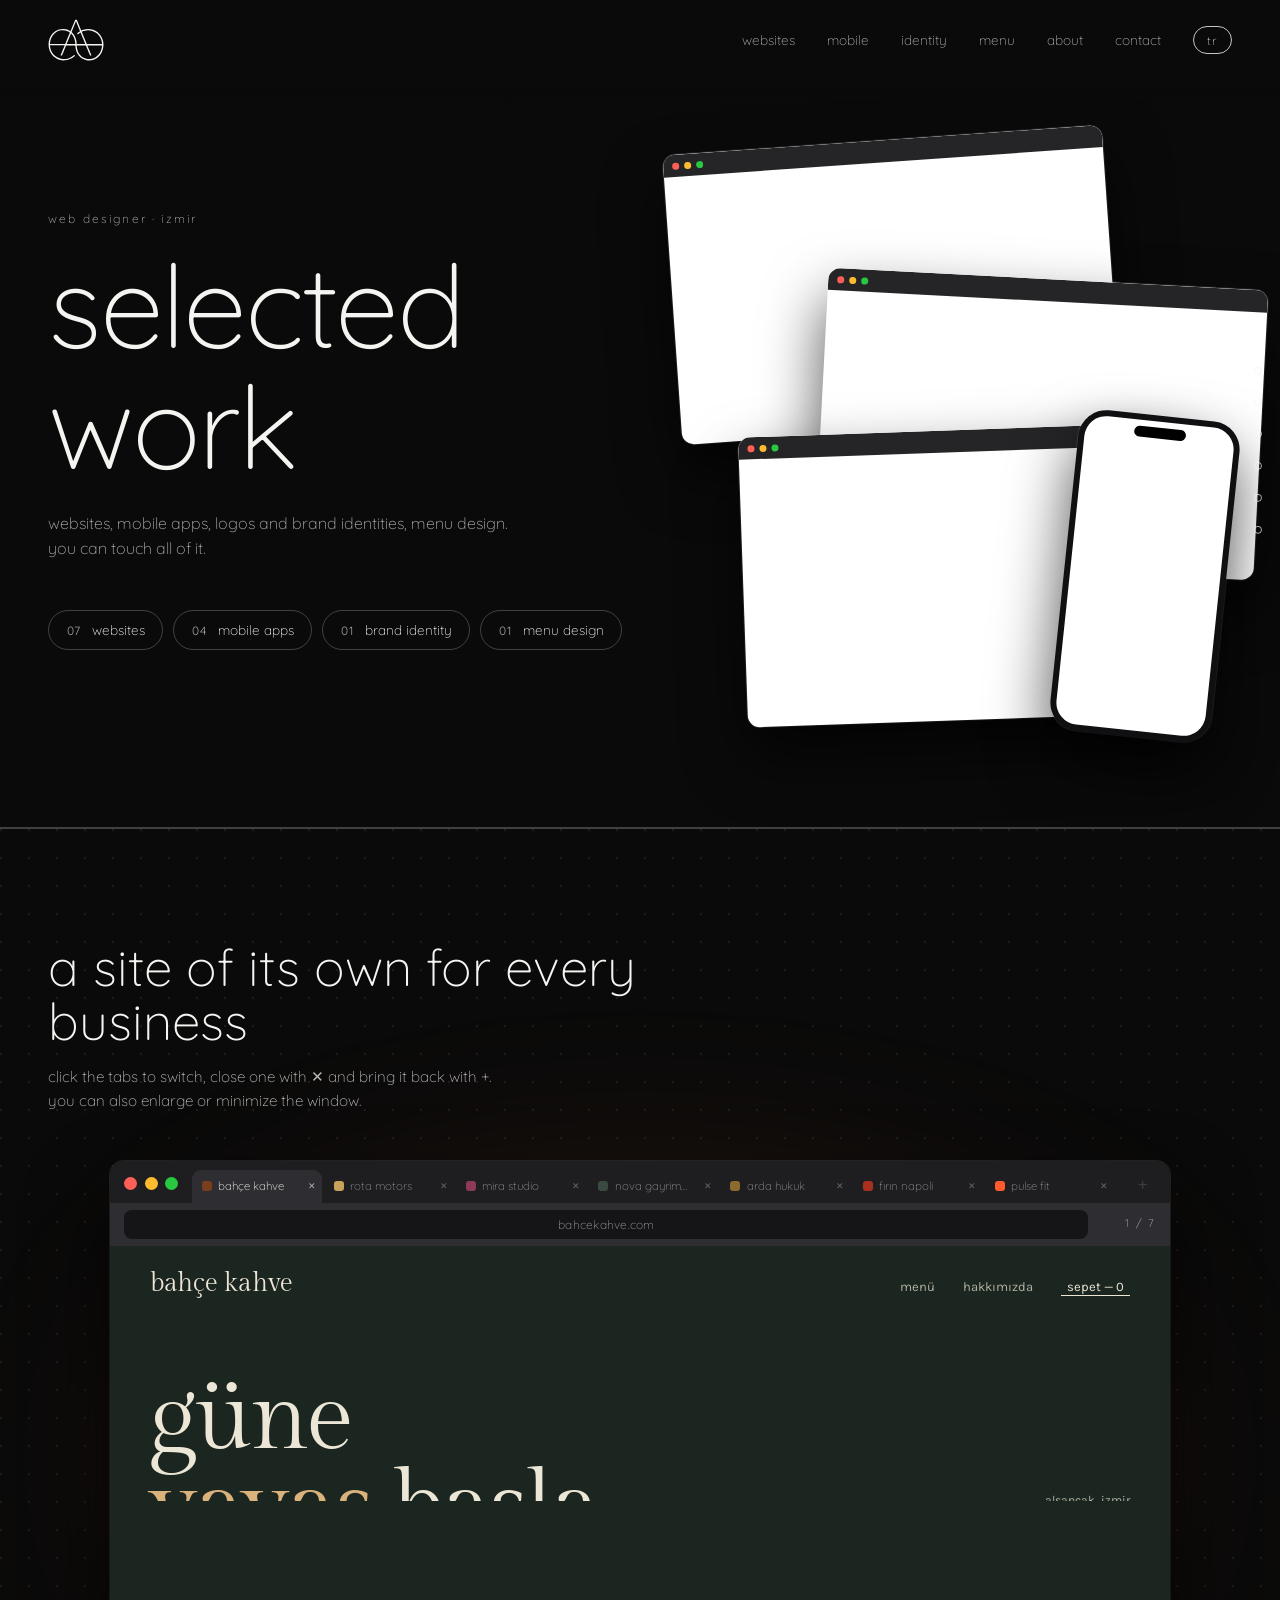
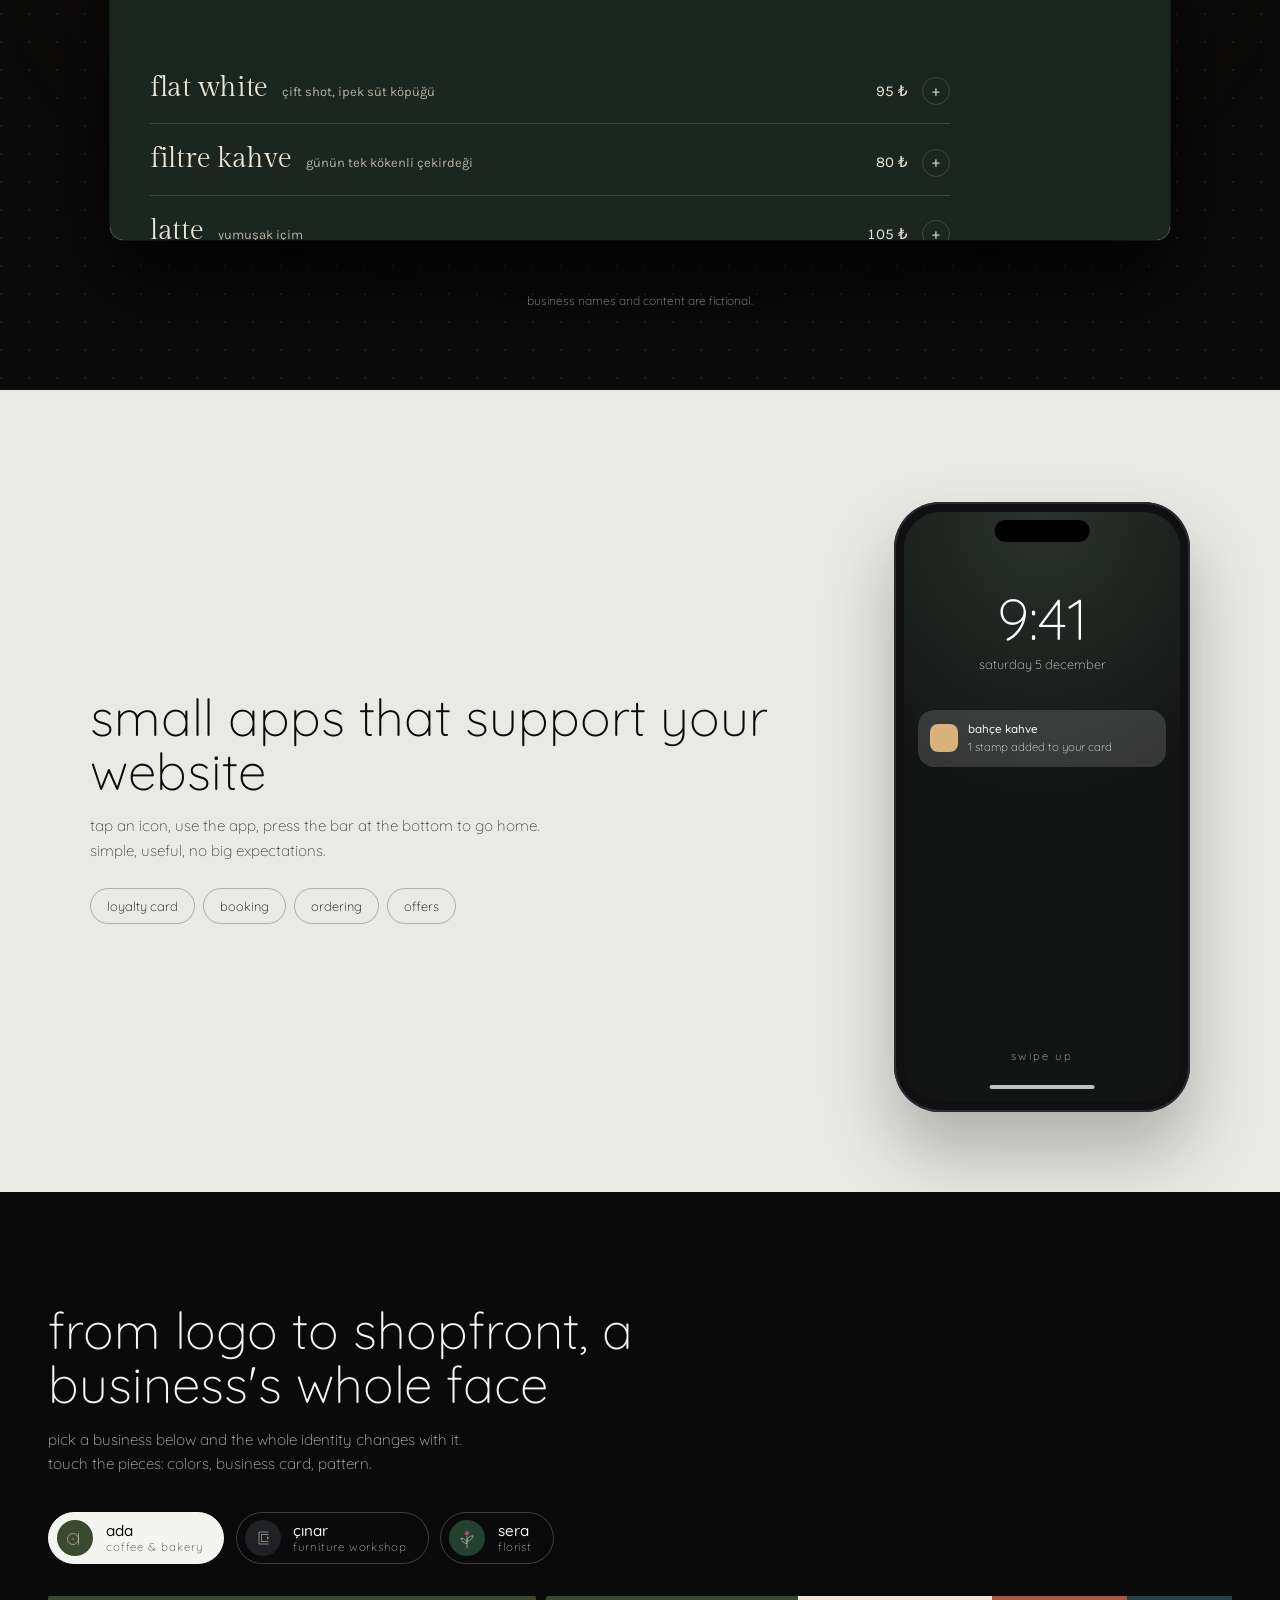
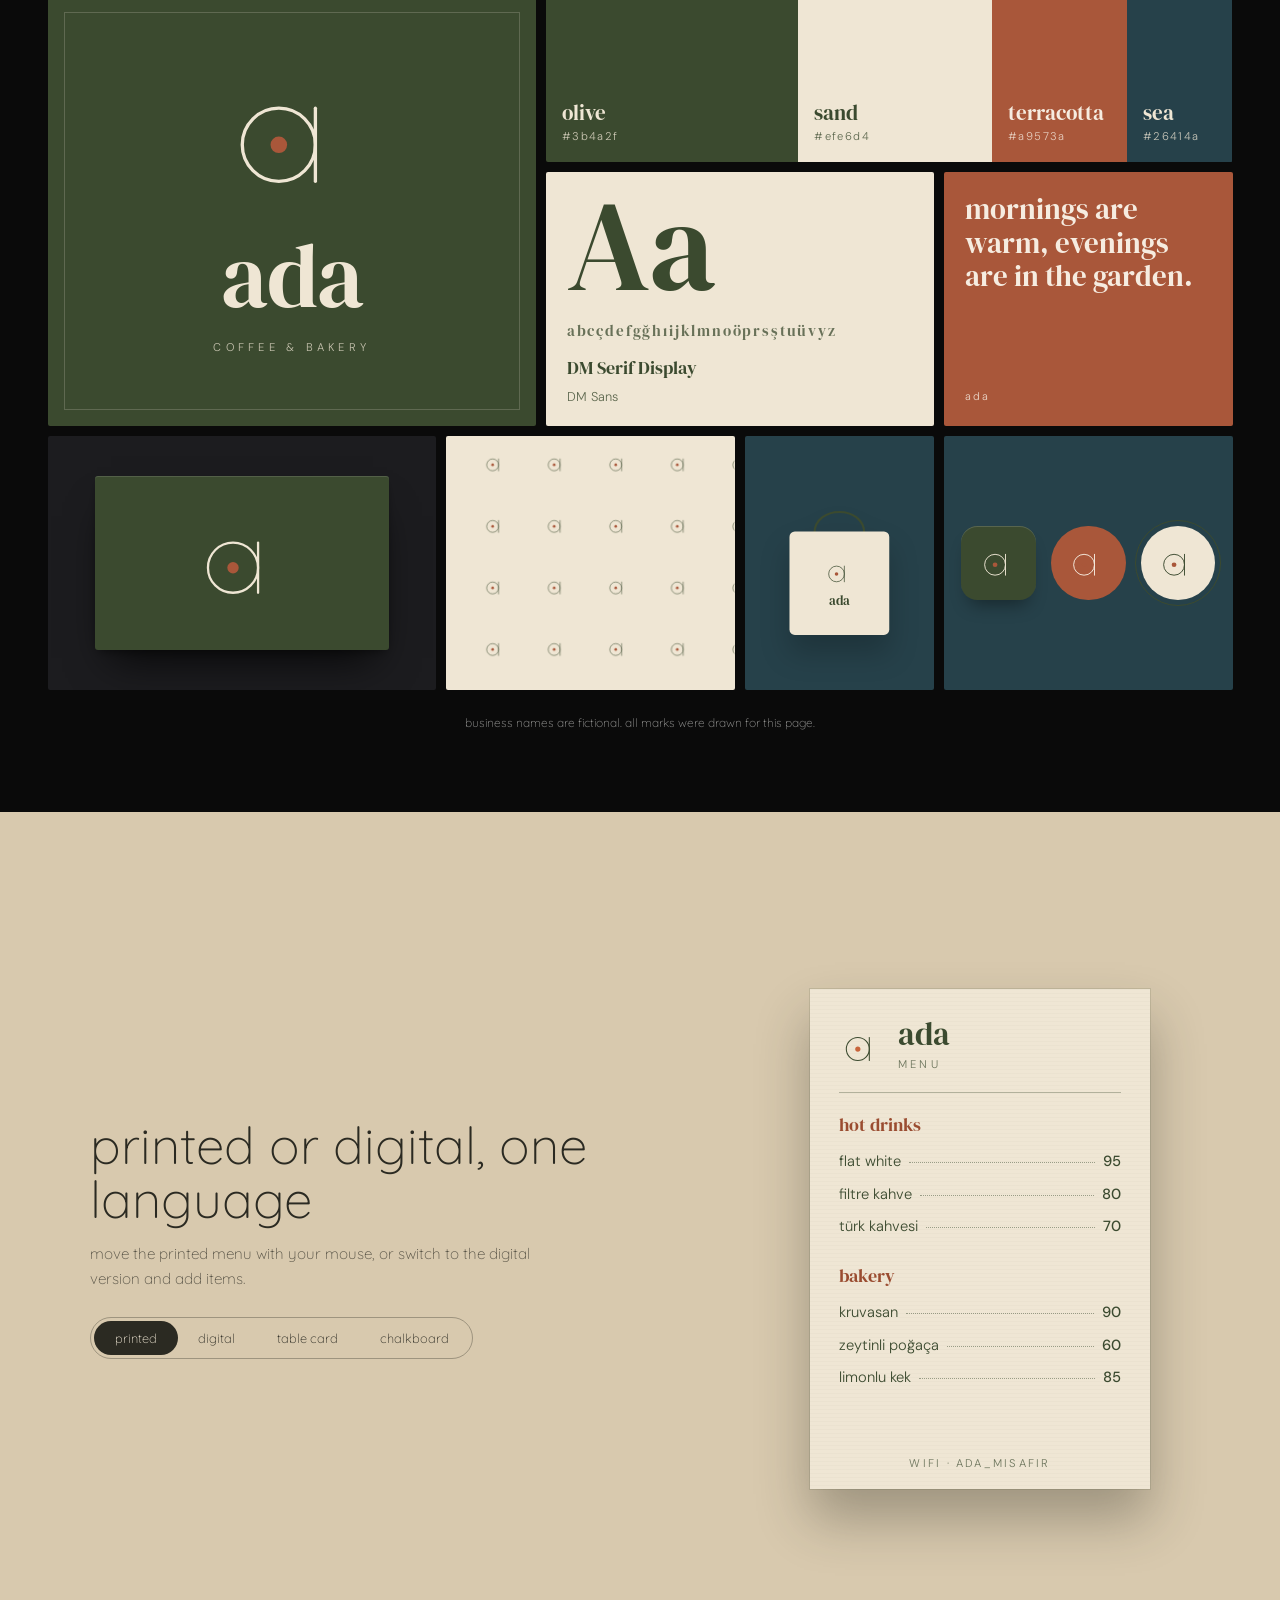
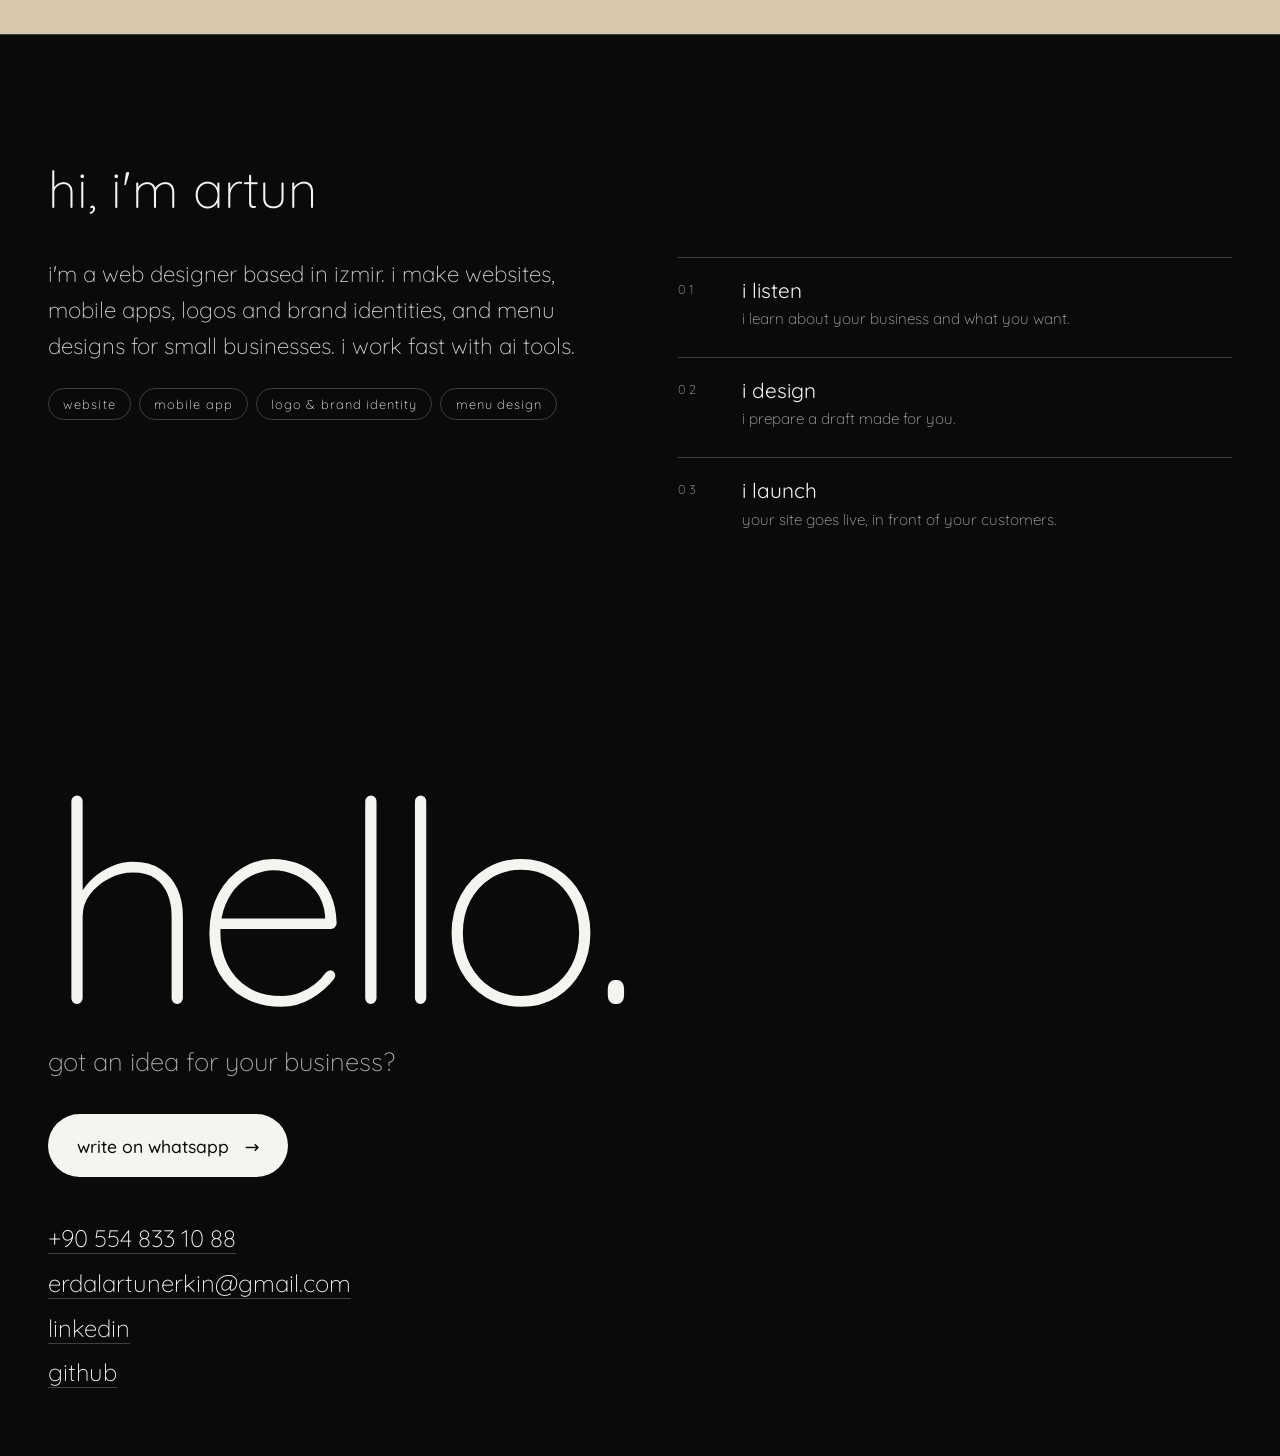
==== index.html @ fd4e5bd8 "portfolyo sitesi: ilk yayin" ====
<!doctype html>
<html lang="tr">
<head>
<meta charset="utf-8">
<meta name="viewport" content="width=device-width, initial-scale=1">
<meta name="theme-color" content="#0a0a0a">
<title data-en="erdal artun erkin — selected work">erdal artun erkin — yaptığım işler</title>
<meta name="description" content="Web siteleri, mobil uygulamalar, logo ve kurumsal kimlik, menü tasarımı. Hepsine dokunabileceğiniz örnekler.">
<link rel="preconnect" href="https://fonts.googleapis.com">
<link rel="preconnect" href="https://fonts.gstatic.com" crossorigin>
<link href="https://fonts.googleapis.com/css2?family=Quicksand:wght@300;400;500&family=DM+Serif+Display&family=DM+Sans:wght@400;500&family=Caveat:wght@500&family=Archivo:wdth,wght@62..125,100..900&family=Bodoni+Moda:opsz,wght@6..96,400&family=Jost:wght@300;400&family=Inter:wght@400;500&display=swap" rel="stylesheet">
<link rel="icon" href="favicon.svg" type="image/svg+xml">
<meta property="og:type" content="website">
<meta property="og:title" content="erdal artun erkin — yaptığım işler">
<meta property="og:description" content="Web siteleri, mobil uygulamalar, logo ve kurumsal kimlik, menü tasarımı. Hepsine dokunabileceğiniz örnekler.">
<meta property="og:url" content="https://erdalartunerkin.github.io/">
<meta property="og:image" content="https://erdalartunerkin.github.io/og.png">
<meta property="og:locale" content="tr_TR">
<link rel="canonical" href="https://erdalartunerkin.github.io/">
<meta name="twitter:card" content="summary_large_image">
<meta name="twitter:image" content="https://erdalartunerkin.github.io/og.png">
<link rel="stylesheet" href="css/base.css">
<link rel="stylesheet" href="css/works.css">
</head>
<body class="loading">
<a class="skip" href="#web" data-en="skip to content">içeriğe geç</a>

<svg width="0" height="0" style="position:absolute" aria-hidden="true"><defs><path id="eae" pathLength="1" fill-rule="evenodd" d="M 735.4 217.0 C 728.7 219.0, 729.3 217.4, 663.3 377.6 C 628.5 462.1, 599.7 531.5, 599.5 531.8 C 599.2 532.0, 594.8 529.5, 589.7 526.2 C 539.8 494.1, 485.3 476.7, 419.5 472.0 C 262.6 460.6, 126.8 538.4, 51.2 683 C -10.1 800.2, -16.8 955.8, 34.1 1075.2 C 104.9 1241.0, 263.4 1339.9, 441 1329.0 C 544.1 1322.7, 630.3 1287.2, 708.4 1219.0 C 724.6 1204.9, 725.0 1201.0, 712.1 1187.7 C 702.5 1177.8, 699.0 1178.4, 682.6 1192.9 C 591.9 1273.0, 467.3 1307.4, 346 1285.9 C 174.4 1255.5, 47.3 1106.2, 38.7 924.7 L 38.5 918.9 239.3 918.9 C 399.6 919, 440.1 919.2, 439.7 920.2 C 439.4 920.9, 414.7 980.6, 384.9 1052.9 C 347.4 1143.8, 330.7 1185.6, 330.6 1188.3 C 330.4 1195.4, 333.6 1197, 348.9 1197 C 363.1 1197, 366.5 1195.8, 370.0 1189.4 C 371.0 1187.8, 396.2 1126.5, 426.0 1053.2 L 480.2 919.9 605.8 920.2 L 731.5 920.5 732.1 934.5 C 737.1 1035.2, 770.5 1129.9, 824.9 1197.8 C 878.4 1264.5, 954.2 1309.6, 1036 1323.3 C 1152.9 1343.0, 1256.2 1317.8, 1343 1248.5 C 1433.0 1176.4, 1492.2 1056.7, 1498.6 933.7 C 1499.0 926.7, 1499.6 921.3, 1500.1 921.5 C 1500.6 921.8, 1501 912.4, 1501 900.6 C 1501 888.7, 1500.6 878.8, 1500.1 878.5 C 1499.6 878.3, 1499.0 872.2, 1498.6 865.1 C 1497.5 842.4, 1493.0 813.1, 1486.8 788.5 C 1474.8 740.1, 1455.7 696.8, 1427.4 654 C 1377.2 578.0, 1303.2 521.0, 1217 491.8 C 1136.1 464.4, 1037.1 464.0, 951 490.6 C 938.1 494.6, 909.5 505.7, 900.7 510.1 C 897.6 511.7, 894.4 513, 893.7 513 C 892.9 513, 869.1 456.4, 832.9 368.7 C 791.9 269.2, 772.6 223.5, 770.6 221.2 C 769.1 219.5, 766.1 217.5, 764.1 217.0 C 759.7 215.8, 739.7 215.8, 735.4 217.0 M 748.1 263.1 C 747.5 264.9, 720.4 331.5, 688.1 410.9 L 629.2 555.4 636.8 562.3 C 698.1 618.4, 740.6 698.6, 758.9 793 C 763.7 818.1, 767.9 854.9, 767.9 872.7 L 768 881 885.5 881 C 950.1 881, 1003 880.7, 1003 880.4 C 1003 879.6, 875.0 566.7, 874.5 566.2 C 873.0 564.6, 834.9 592.2, 817.5 607.4 C 800.6 622.1, 797.0 622.2, 784.8 607.6 C 779.5 601.3, 778.6 597.4, 781.4 592.1 C 785.2 584.6, 826.6 551.8, 850.6 537.1 C 855.8 534.0, 859.9 531.1, 859.9 530.7 C 860 529.9, 751.3 263.6, 750.0 261.1 C 749.4 260.1, 748.9 260.6, 748.1 263.1 M 364.5 508.6 C 198.2 519.5, 66.2 655.7, 42.5 840.5 C 40.6 855.5, 38.8 879.9, 39.5 881.1 C 39.8 881.6, 129.9 882, 247.6 882 L 455.1 882 457.4 876.7 C 460.9 869.0, 583.7 570.7, 584.1 569.0 C 585.1 564.8, 544.4 541.4, 518.0 531.0 C 473.1 513.4, 417.0 505.2, 364.5 508.6 M 1050.5 509.6 C 1016.1 512.5, 983.1 519.1, 953.5 529.1 C 936.3 534.8, 907.5 547.0, 907.5 548.5 C 907.5 549.0, 938.3 624.2, 975.9 715.5 L 1044.4 881.6 1155.3 882.3 C 1216.4 882.7, 1310.3 883, 1364.1 883 L 1461.9 883 1461.5 880.2 C 1461.2 878.7, 1460.8 872.5, 1460.5 866.5 C 1457.8 817.4, 1442.8 761.6, 1420.3 716.6 C 1360.6 597.5, 1250.2 521.9, 1118.5 510.0 C 1108.5 509.0, 1060.2 508.8, 1050.5 509.6 M 556.2 734.5 C 524.2 813.1, 497.7 878.2, 497.4 879.2 C 496.8 880.9, 502.7 881, 613.8 881 L 731 881 731 878.2 C 731 876.6, 730.5 869.3, 729.9 861.9 C 721.7 755.2, 686.1 666.5, 626.2 603.9 L 614.4 591.6 556.2 734.5 M 1060.3 920.2 C 1060.5 920.9, 1085.2 980.6, 1115.0 1052.9 C 1152.5 1143.8, 1169.2 1185.6, 1169.3 1188.3 C 1169.5 1195.4, 1166.3 1197, 1151.3 1197 C 1138.3 1197, 1135.3 1196.2, 1131.6 1192.1 C 1130.5 1190.9, 1104.8 1129.4, 1074.4 1055.2 L 1019.2 920.5 893.9 920.2 L 768.7 919.9 769.4 930.7 C 779.2 1087.1, 846.7 1204.0, 959.5 1259.5 C 1005.5 1282.2, 1052.6 1292.4, 1111 1292.3 C 1162.4 1292.3, 1202.8 1284.0, 1246.3 1264.4 C 1362.9 1211.9, 1444.6 1090.9, 1458.4 950.2 C 1461.0 923.7, 1461.1 920.9, 1459.7 920.5 C 1455.9 919.3, 1059.8 919.1, 1060.3 920.2"/></defs></svg>
<svg width="0" height="0" style="position:absolute" aria-hidden="true">
  <defs>
    <g id="ada">
      <circle cx="42" cy="54" r="22" fill="none" stroke="currentColor" stroke-width="2"/>
      <path d="M64 32V76" fill="none" stroke="currentColor" stroke-width="2" stroke-linecap="round"/>
      <circle cx="42" cy="54" r="5" style="fill:var(--accent,#c8643b)"/>
    </g>
    <g id="cinar">
      <path d="M72 26H34V74H72" fill="none" stroke="currentColor" stroke-width="2" stroke-linejoin="miter"/>
      <path d="M72 36H44V64H72" fill="none" stroke="currentColor" stroke-width="2" stroke-linejoin="miter"/>
      <rect x="66" y="45" width="6" height="10" style="fill:var(--accent,#b9825a)"/>
    </g>
    <g id="sera">
      <path d="M50 90V44" fill="none" stroke="currentColor" stroke-width="2" stroke-linecap="round"/>
      <path d="M50 72C37 72 28 63 26 51C39 51 49 59 50 72Z" fill="none" stroke="currentColor" stroke-width="2" stroke-linejoin="round"/>
      <path d="M50 62C63 62 72 53 74 41C61 41 51 49 50 62Z" fill="none" stroke="currentColor" stroke-width="2" stroke-linejoin="round"/>
      <circle cx="50" cy="31" r="9" style="fill:var(--accent,#9b3552)"/>
    </g>
  </defs>
</svg>

<div id="loader" aria-live="polite">
  <svg class="logo" viewBox="-15 200 1530 1145" role="img" aria-label="eae">
    <defs><clipPath id="fillclip"><rect id="fillrect" x="-15" y="1345" width="1530" height="0"/></clipPath></defs>
    <use class="outline" href="#eae"/>
    <use class="solid" href="#eae" clip-path="url(#fillclip)"/>
  </svg>
  <p>erdal artun erkin<span id="loader-pct">0</span></p>
</div>

<div class="progress" id="progress"></div>
<nav class="sidenav" id="sidenav" aria-label="bölümler / sections"></nav>
<a class="fab" id="fab" href="#iletisim" data-en="get in touch">iletişime geç</a>

<header>
  <a href="#top" class="mark" aria-label="eae — başa dön"><svg viewBox="-15 200 1530 1145" width="56" height="42" fill="currentColor"><use href="#eae"/></svg></a>
  <div class="hdr-right">
    <nav>
      <a href="#web" data-en="websites">web siteleri</a>
      <a href="#mobil" data-en="mobile">mobil</a>
      <a href="#kimlik" data-en="identity">kimlik</a>
      <a href="#menu" data-en="menu">menü</a>
      <a href="#hakkimda" data-en="about">hakkımda</a>
      <a href="#iletisim" data-en="contact">iletişim</a>
    </nav>
    <button id="lang" type="button" aria-label="language / dil">en</button>
  </div>
</header>

<main id="top">
  <section class="hero">
    <p class="eyebrow" data-en="web designer · izmir">web tasarımcı · izmir</p>
    <h1 data-en="selected<br>work">yaptığım<br>işler</h1>
    <p class="lead" data-en="websites, mobile apps, logos and brand identities, menu design. you can touch all of it.">web siteleri, mobil uygulamalar, logo ve kurumsal kimlik, menü tasarımı. hepsine dokunabilirsiniz.</p>
    <ul class="jump">
      <li><a href="#web"><b>07</b> <span data-en="websites">web sitesi</span></a></li>
      <li><a href="#mobil"><b>04</b> <span data-en="mobile apps">mobil uygulama</span></a></li>
      <li><a href="#kimlik"><b>01</b> <span data-en="brand identity">kurumsal kimlik</span></a></li>
      <li><a href="#menu"><b>01</b> <span data-en="menu design">menü tasarımı</span></a></li>
    </ul>
    <div class="collage" id="collage" aria-hidden="true">
      <div aria-hidden="true" class="cw cw1" style="--r:-4deg;--d:16"><div class="cw-bar"><i></i><i></i><i></i></div><iframe data-src="sites/kafe.html" tabindex="-1" title=""></iframe></div>
      <div aria-hidden="true" class="cw cw2" style="--r:3deg;--d:-12"><div class="cw-bar"><i></i><i></i><i></i></div><iframe data-src="sites/oto.html" tabindex="-1" title=""></iframe></div>
      <div aria-hidden="true" class="cw cw3" style="--r:-2deg;--d:24"><div class="cw-bar"><i></i><i></i><i></i></div><iframe data-src="sites/pizza.html" tabindex="-1" title=""></iframe></div>
      <div aria-hidden="true" class="cp" style="--r:6deg;--d:-22"><span class="cp-notch"></span><iframe data-src="apps/sadakat.html" tabindex="-1" title=""></iframe></div>
    </div>
  </section>

    <!-- 01 web siteleri -->
  <section id="web" class="work web">
    <div class="work-head">
      <h2 data-en="a site of its own for every business">her işletmeye kendine özel bir site</h2>
      <p class="hint" data-en="click the tabs to switch, close one with ✕ and bring it back with +. you can also enlarge or minimize the window.">sekmelere tıklayarak geçin, ✕ ile kapatın, + ile geri açın. pencereyi büyütüp küçültebilirsiniz.</p>
    </div>
    <div class="stage" id="stage">
      <div class="glow" id="glow"></div>
      <div class="win-backdrop" id="backdrop"></div>
      <div class="win-wrap">
        <div class="win" id="win">
          <div class="win-bar">
            <span class="dots">
              <button class="d close" id="w-close" type="button" aria-label="sekmeyi kapat / close tab"></button>
              <button class="d min" id="w-min" type="button" aria-label="küçült / minimize"></button>
              <button class="d max" id="w-max" type="button" aria-label="büyüt / enlarge"></button>
            </span>
            <div class="tabs" id="tabs" role="tablist"></div>
            <button class="newtab" id="newtab" type="button" aria-label="kapanan sekmeyi geri aç / reopen a closed tab">+</button>
          </div>
          <div class="url-row"><span class="url" id="w-url">bahcekahve.com</span><span class="count" id="w-count">1 / 7</span></div>
          <div class="win-body">
            <iframe id="w-frame" title="örnek site / sample site"></iframe>
            <div class="empty" id="empty"><p data-en="all tabs are closed.">tüm sekmeler kapandı.</p><button id="restore" type="button" data-en="reopen all tabs">sekmeleri geri aç</button></div>
          </div>
        </div>
      </div>
      <button class="dock" id="dock" type="button"></button>
    </div>
    <p class="note" data-en="business names and content are fictional.">örnek işletme adları ve içerikler kurgudur.</p>
  </section>

  <!-- 02 mobil uygulamalar -->
  <section id="mobil" class="work mob">
    <div class="mob-grid">
      <div class="work-head">
        <h2 data-en="small apps that support your website">web sitenizi destekleyen küçük uygulamalar</h2>
        <p class="hint" data-en="tap an icon, use the app, press the bar at the bottom to go home. simple, useful, no big expectations.">bir simgeye dokunun, uygulamayı kullanın, ana ekrana dönmek için alttaki çubuğa basın. basit ve işe yarar, büyük beklenti yok.</p>
        <ul class="apps-list" id="apps-list"></ul>
      </div>
      <div class="phone-wrap">
        <div class="phone" id="phone">
          <span class="notch"></span>
          <div class="screen">
            <div class="home" id="home"></div>
            <div class="lock" id="lock">
              <div class="l-time">9:41</div>
              <div class="l-date" id="l-date"></div>
              <div class="notif"><i></i><div><b>bahçe kahve</b><span data-en="1 stamp added to your card">kartınıza 1 damga eklendi</span></div></div>
              <div class="l-hint" data-en="swipe up">yukarı kaydır</div>
            </div>
            <iframe class="app-frame" id="app-frame" title="örnek uygulama / sample app"></iframe>
            <button class="homebar" id="homebar" type="button" aria-label="ana ekran / home"></button>
          </div>
        </div>
      </div>
    </div>
  </section>

  <!-- 03 logo ve kurumsal kimlik -->
  <section id="kimlik" class="work brand">
    <div class="work-head">
      <h2 data-en="from logo to shopfront, a business's whole face">logodan tabelaya, bir işletmenin tüm yüzü</h2>
      <p class="hint" data-en="pick a business below and the whole identity changes with it. touch the pieces: colors, business card, pattern.">aşağıdan bir işletme seçin, kimliğin tamamı onunla değişir. parçalara dokunun: renkler, kartvizit, desen.</p>
    </div>
    <div class="brand-pick" id="brand-pick"></div>
    <div class="bb" id="bb">
      <div class="tile t-logo" id="t-logo">
        <svg class="bmark" viewBox="6 6 88 88"><use class="bu" href="#ada"/></svg>
        <div class="bword" data-bind="name">ada</div>
        <div class="btag" data-bind="sector">kahve &amp; fırın</div>
      </div>
      <div class="tile t-pal" id="pal"></div>
      <div class="tile t-type"><div class="aa2">Aa</div><div class="alpha">abcçdefgğhıijklmnoöprsştuüvyz</div><div class="finfo"><span class="fh" data-bind="head"></span><span class="fb" data-bind="body"></span></div></div>
      <div class="tile t-voice"><p data-bind="quote"></p><small data-bind="name"></small></div>
      <div class="tile t-card" id="t-card">
        <div class="flip" id="flip">
          <div class="face front"><svg viewBox="6 6 88 88"><use class="bu" href="#ada"/></svg></div>
          <div class="face back"><b data-bind="name"></b><span data-bind="sector"></span><small>kordon, izmir<br>+90 232 000 00 00</small></div>
        </div>
      </div>
      <div class="tile t-pat">
        <svg class="pat" viewBox="0 0 300 300" preserveAspectRatio="xMidYMid slice" aria-hidden="true">
          <defs><pattern id="bpat" width="64" height="64" patternUnits="userSpaceOnUse"><g transform="translate(18 14) scale(.28)"><use class="bu" href="#ada"/></g><animateTransform attributeName="patternTransform" type="translate" from="0 0" to="64 64" dur="9s" repeatCount="indefinite"/></pattern></defs>
          <rect width="300" height="300" fill="url(#bpat)"/>
        </svg>
      </div>
      <div class="tile t-bag">
        <svg class="bagsvg" viewBox="0 0 140 170" aria-hidden="true">
          <path class="b-handle" d="M42 52c0-32 56-32 56 0" fill="none" stroke-width="2.4"/>
          <rect class="b-body" x="14" y="50" width="112" height="116" rx="6"/>
          <g transform="translate(50 76) scale(.4)" class="b-mark"><use class="bu" href="#ada"/></g><text class="b-word" x="70" y="132" text-anchor="middle" data-bind="name"></text>
        </svg>
      </div>
      <div class="tile t-icons">
        <div class="ai"><svg viewBox="6 6 88 88"><use class="bu" href="#ada"/></svg></div>
        <div class="av"><svg viewBox="6 6 88 88"><use class="bu" href="#ada"/></svg></div>
        <div class="st"><svg viewBox="6 6 88 88"><use class="bu" href="#ada"/></svg></div>
      </div>
    </div>
    <p class="note" data-en="business names are fictional. all marks were drawn for this page.">işletme adları kurgusaldır. tüm logolar bu sayfa için çizildi.</p>
  </section>

  <!-- 04 menü tasarımı -->
  <section id="menu" class="work menu-sec">
    <div class="menu-grid">
      <div class="work-head">
        <h2 data-en="printed or digital, one language">basılı da dijital de, tek dil</h2>
        <p class="hint" data-en="move the printed menu with your mouse, or switch to the digital version and add items.">basılı menüyü fareyle oynatın ya da dijital sürüme geçip ürün ekleyin.</p>
        <div class="seg" id="seg"><button class="on" data-m="print" data-en="printed">basılı</button><button data-m="digital" data-en="digital">dijital</button><button data-m="tent" data-en="table card">masa kartı</button><button data-m="board" data-en="chalkboard">tahta</button></div>
      </div>
      <div class="menu-stage" id="mstage" data-mode="print">
        <div class="paper" id="paper">
          <div class="p-head"><svg viewBox="6 6 88 88"><use href="#ada"/></svg><div><b>ada</b><span data-en="menu">menü</span></div></div>
          <h3 data-en="hot drinks">sıcak içecekler</h3>
          <ul><li><span>flat white</span><i></i><b>95</b></li><li><span>filtre kahve</span><i></i><b>80</b></li><li><span>türk kahvesi</span><i></i><b>70</b></li></ul>
          <h3 data-en="bakery">fırın</h3>
          <ul><li><span>kruvasan</span><i></i><b>90</b></li><li><span>zeytinli poğaça</span><i></i><b>60</b></li><li><span>limonlu kek</span><i></i><b>85</b></li></ul>
          <p class="foot">wifi · ada_misafir</p>
        </div>
        <div class="tent" id="tent">
          <div class="t-face"><svg class="t-mark" viewBox="6 6 88 88"><use href="#ada"/></svg><b>ada</b><span data-en="scan for the menu">menü için okutun</span><svg class="qr" id="qr" viewBox="0 0 29 29" shape-rendering="crispEdges"></svg><small data-en="sample code">örnek kod</small></div>
          <div class="t-base"></div>
        </div>
        <div class="board" id="board">
          <div class="b-title">ada</div><div class="b-sub" data-en="today's specials">bugünün lezzetleri</div>
          <ul><li><span data-en="flat white">flat white</span><i></i><b>95</b></li><li><span data-en="lemon cake">limonlu kek</span><i></i><b>85</b></li><li><span data-en="croissant">kruvasan</span><i></i><b>90</b></li><li><span data-en="cold brew">cold brew</span><i></i><b>110</b></li></ul>
          <svg class="b-doodle" viewBox="6 6 88 88"><use href="#ada"/></svg>
        </div>
        <div class="digi" id="digi">
          <div class="d-head"><svg viewBox="6 6 88 88"><use href="#ada"/></svg><b>ada</b></div>
          <div class="d-chips" id="d-chips"></div>
          <div class="d-list" id="d-list"></div>
          <div class="d-bar" id="d-bar"><span id="d-n" data-en="cart is empty">sepet boş</span><b id="d-t">0 ₺</b></div>
        </div>
      </div>
    </div>
  </section>

  <section id="hakkimda" class="about">
    <h2 data-en="hi, i'm artun">merhaba, ben artun</h2>
    <div class="about-grid">
      <div>
        <p class="about-text" data-en="i'm a web designer based in izmir. i make websites, mobile apps, logos and brand identities, and menu designs for small businesses. i work fast with ai tools.">izmir'de çalışan bir web tasarımcıyım. küçük işletmeler için web sitesi, mobil uygulama, logo ve kurumsal kimlik, menü tasarımı yapıyorum. yapay zekâ araçlarıyla hızlı üretiyorum.</p>
        <ul class="chips"><li data-en="website">web sitesi</li><li data-en="mobile app">mobil uygulama</li><li data-en="logo &amp; brand identity">logo &amp; kurumsal kimlik</li><li data-en="menu design">menü tasarımı</li></ul>
      </div>
      <ol class="steps">
        <li><span>01</span><b data-en="i listen">dinlerim</b><p data-en="i learn about your business and what you want.">işletmenizi ve ne istediğinizi anlarım.</p></li>
        <li><span>02</span><b data-en="i design">tasarlarım</b><p data-en="i prepare a draft made for you.">size özel bir taslak hazırlarım.</p></li>
        <li><span>03</span><b data-en="i launch">yayına alırım</b><p data-en="your site goes live, in front of your customers.">siteniz yayında, müşterilerinizin önünde olur.</p></li>
      </ol>
    </div>
  </section>

    <section id="iletisim" class="contact">
    <h2 class="hello" data-en="hello.">merhaba.</h2>
    <p class="hello-sub" data-en="got an idea for your business?">işletmeniz için bir fikir mi var?</p>
    <a class="wa" id="wa" href="https://wa.me/905548331088"><span data-en="write on whatsapp">whatsapp'tan yazın</span><i>→</i></a>
    <ul>
      <li><a href="tel:+905548331088">+90 554 833 10 88</a></li>
      <li><a href="mailto:erdalartunerkin@gmail.com">erdalartunerkin@gmail.com</a></li>
      <li><a href="https://linkedin.com/in/erdal-artun-erkin" target="_blank" rel="noopener">linkedin</a></li>
      <li><a href="https://github.com/ErdalArtunErkin" target="_blank" rel="noopener">github</a></li>
    </ul>
  </section>
</main>

<script type="module" src="js/main.js"></script>
</body>
</html>
---- css/base.css ----
/* Cocogoose lisansı gelince yalnızca --font değişir */
:root {
  --font: "Quicksand", system-ui, sans-serif;
  --ink: #0a0a0a;
  --paper: #f4f4f1;
  --line: rgba(255, 255, 255, .22);
}
* { box-sizing: border-box; margin: 0; }
html { scroll-behavior: smooth; }
body {
  font-family: var(--font); font-weight: 300; text-transform: lowercase;
  background: var(--ink); color: var(--paper); line-height: 1.6;
}
body.loading { overflow: hidden; }
a { color: inherit; text-decoration: none; }
canvas { display: block; }

/* yükleme ekranı */
#loader {
  position: fixed; inset: 0; z-index: 10; background: var(--ink);
  display: grid; place-content: center; gap: 1rem; width: 100%;
  transition: opacity .8s .2s, visibility 0s 1s;
}
#loader.done { opacity: 0; visibility: hidden; }
/* logo önce çizgi olarak çizilir; içi modeller yüklendikçe alttan yukarı dolar */
#loader .logo { width: min(60vw, 300px); margin: 0 auto; overflow: visible; }
#loader .outline {
  fill: none; stroke: var(--paper); stroke-width: 5; stroke-dasharray: 1 1; stroke-dashoffset: 1;
  animation: draw 2.2s cubic-bezier(.6, 0, .3, 1) forwards; transition: opacity .5s;
}
#loader .solid { fill: var(--paper); stroke: none; }
#loader.full .outline { opacity: 0; }
@keyframes draw { to { stroke-dashoffset: 0; } }
#loader p { font-size: .8rem; letter-spacing: .3em; text-align: center; }
#loader span { margin-left: 1em; opacity: .65; }

header {
  position: fixed; inset: 0 0 auto; z-index: 5; display: flex; justify-content: space-between;
  padding: 1.2rem clamp(1rem, 4vw, 3rem); mix-blend-mode: difference; color: #fff;
}
.mark { display: block; line-height: 0; }
nav { display: flex; gap: clamp(.8rem, 3vw, 2rem); font-size: .85rem; }
nav a { opacity: .7; transition: opacity .2s; }
nav a:hover { opacity: 1; }

.eyebrow { font-size: .75rem; letter-spacing: .18em; opacity: .72; margin-bottom: 1rem; }
h1, h2 { font-weight: 300; line-height: 1.05; }
h1 { font-size: clamp(2.6rem, 9vw, 8rem); letter-spacing: -.02em; }
h2 { font-size: clamp(1.6rem, 4vw, 3.2rem); max-width: 14em; }

.hero {
  min-height: 100svh; display: flex; flex-direction: column; justify-content: center;
  padding: 6rem clamp(1rem, 4vw, 3rem) 4rem; border-bottom: 1px solid var(--line);
}
.lead { max-width: 30em; margin-top: 1.5rem; opacity: .7; }
.scroll-hint { margin-top: 4rem; font-size: .75rem; letter-spacing: .24em; opacity: .65; }

.demo { position: relative; }
.demo-copy { position: absolute; z-index: 2; left: clamp(1rem, 4vw, 3rem); top: 6rem; max-width: 26rem; pointer-events: none; }
.demo-copy p:not(.eyebrow) { margin-top: 1rem; opacity: .75; font-size: .95rem; }
.demo-copy .gain { opacity: 1; font-size: .85rem; border-left: 1px solid currentColor; padding-left: .8rem; }

/* oto galeri */
.demo-car { height: 100svh; background: #e9e9e5; color: var(--ink); transition: background .6s, color .6s; }
.demo-car[data-theme="night"] { background: #07080b; color: var(--paper); }
#car-canvas { width: 100%; height: 100%; touch-action: pan-y; cursor: grab; }
.controls {
  position: absolute; z-index: 2; left: clamp(1rem, 4vw, 3rem); right: clamp(1rem, 4vw, 3rem); bottom: 3.2rem;
  display: flex; flex-wrap: wrap; align-items: center; gap: .8rem;
}
.swatches { display: flex; gap: .6rem; margin-right: auto; }
.swatches button {
  width: 1.7rem; height: 1.7rem; border-radius: 50%; border: 1px solid currentColor; cursor: pointer;
  background: var(--c); outline-offset: 3px;
}
.swatches button[aria-pressed="true"] { outline: 1px solid currentColor; }
.controls > button {
  font: inherit; font-size: .8rem; letter-spacing: .1em; text-transform: lowercase; color: inherit; cursor: pointer;
  background: none; border: 1px solid currentColor; border-radius: 99px; padding: .45rem 1.1rem;
}
.controls > button { transition: opacity .2s; }
.controls > button:hover { opacity: .6; }
.credit { position: absolute; z-index: 2; left: clamp(1rem, 4vw, 3rem); bottom: 1rem; font-size: .7rem; opacity: .7; text-transform: none; }
.credit a { text-decoration: underline; }

/* kafe */
.demo-cafe { height: 450svh; background: #f0b429; color: var(--ink); }
.demo-cafe .sticky { position: sticky; top: 0; height: 100svh; overflow: hidden; }
#burger-canvas { width: 100%; height: 100%; }
.layer-label {
  position: absolute; z-index: 2; right: clamp(1rem, 4vw, 3rem); bottom: 3rem;
  font-size: clamp(2rem, 7vw, 6rem); line-height: 1; letter-spacing: -.02em;
}

/* kuaför */
.demo-salon { background: #f4b6c2; color: var(--ink); min-height: 100svh; }
.salon-wrap {
  min-height: 100svh; padding: 6rem clamp(1rem, 4vw, 3rem) 4rem; display: grid; gap: 2rem clamp(1rem, 5vw, 5rem);
  grid-template-columns: 1fr minmax(260px, 400px); align-content: center; align-items: start;
}
.demo-copy.static { position: static; pointer-events: auto; grid-row: span 2; }
.salon-card { position: relative; aspect-ratio: 4 / 5; overflow: hidden; border-radius: 4px; --p: 50%; }
.salon-card .art { position: absolute; inset: 0; width: 100%; height: 100%; }
.salon-card .after { clip-path: inset(0 0 0 var(--p)); }
.split-line { position: absolute; top: 0; bottom: 0; left: var(--p); width: 2px; background: #fff; box-shadow: 0 0 0 1px rgba(0,0,0,.15); }
.tag { position: absolute; top: .8rem; font-size: .75rem; letter-spacing: .2em; background: var(--ink); color: var(--paper); padding: .2rem .7rem; border-radius: 99px; }
.tag-l { left: .8rem; } .tag-r { right: .8rem; }
#split { position: absolute; inset: 0; width: 100%; height: 100%; opacity: 0; cursor: ew-resize; margin: 0; }
.booking .slots { display: flex; flex-wrap: wrap; gap: .5rem; margin: .8rem 0 1rem; }
.slots button, #book {
  font: inherit; font-size: .85rem; text-transform: lowercase; color: inherit; cursor: pointer;
  background: none; border: 1px solid currentColor; border-radius: 99px; padding: .4rem 1rem;
}
.slots button[aria-pressed="true"], #book { background: var(--ink); color: var(--paper); border-color: var(--ink); }
#book:disabled { opacity: .35; cursor: default; }
#book-msg { margin-top: .8rem; font-size: .9rem; min-height: 1.5em; }

/* emlak */
.demo-estate { height: 450svh; background: #b9d3e8; color: var(--ink); }
.demo-estate .sticky { position: sticky; top: 0; height: 100svh; overflow: hidden; }
#estate-canvas { width: 100%; height: 100%; }

/* mobilya */
.demo-furniture { height: 100svh; background: #d8cbb8; color: var(--ink); }
#sofa-canvas { width: 100%; height: 100%; cursor: grab; }

.contact { min-height: 80svh; padding: 8rem clamp(1rem, 4vw, 3rem) 4rem; display: flex; flex-direction: column; justify-content: center; }
.contact ul { list-style: none; padding: 0; margin-top: 2.5rem; display: grid; gap: .4rem; font-size: clamp(1.1rem, 3vw, 2rem); }
.contact a { border-bottom: 1px solid var(--line); transition: border-color .2s; }
.contact a:hover { border-color: var(--paper); }

@media (max-width: 900px) {
  .salon-wrap { grid-template-columns: 1fr; }
  .demo-copy.static { grid-row: auto; }
}
@media (max-width: 640px) {
  nav a:not(:last-child) { display: none; }
  .demo-copy { top: 4.5rem; }
  .demo-copy .gain { display: none; }
  .credit { font-size: .6rem; }
}
@media (prefers-reduced-motion: reduce) { html { scroll-behavior: auto; } }

/* üst menü: dil düğmesi */
.hdr-right { display: flex; align-items: center; gap: clamp(.8rem, 3vw, 2rem); }
#lang {
  font: inherit; font-size: .75rem; letter-spacing: .15em; text-transform: lowercase; color: inherit; cursor: pointer;
  background: none; border: 1px solid currentColor; border-radius: 99px; padding: .2rem .8rem; opacity: .8; transition: opacity .2s;
}
#lang:hover { opacity: 1; }

/* hakkımda */
.about { padding: 8rem clamp(1rem, 4vw, 3rem) 6rem; border-top: 1px solid var(--line); }
.about-grid { display: grid; grid-template-columns: 1fr 1fr; gap: 3rem clamp(2rem, 6vw, 6rem); margin-top: 2.5rem; align-items: start; }
.about-text { font-size: clamp(1.05rem, 2vw, 1.4rem); opacity: .85; max-width: 32em; }
.chips { list-style: none; padding: 0; margin-top: 1.5rem; display: flex; flex-wrap: wrap; gap: .5rem; }
.chips li { font-size: .8rem; letter-spacing: .08em; border: 1px solid var(--line); border-radius: 99px; padding: .3rem .9rem; }
.steps { list-style: none; padding: 0; display: grid; gap: 1.6rem; }
.steps li { display: grid; grid-template-columns: 3rem 1fr; column-gap: 1rem; padding-top: 1rem; border-top: 1px solid var(--line); }
.steps span { grid-row: span 2; font-size: .8rem; letter-spacing: .2em; opacity: .65; padding-top: .3rem; }
.steps b { font-weight: 400; font-size: 1.3rem; }
.steps p { opacity: .7; font-size: .95rem; }
@media (max-width: 900px) { .about-grid { grid-template-columns: 1fr; } }

:focus-visible { outline: 1px solid currentColor; outline-offset: 3px; }
.skip { position: fixed; left: 1rem; top: -4rem; z-index: 20; background: var(--paper); color: var(--ink); padding: .6rem 1rem; border-radius: 99px; font-size: .8rem; transition: top .25s; }
.skip:focus { top: 1rem; }
---- css/works.css ----
/* ortak bölüm başlığı */
.work { position: relative; padding: 7rem clamp(1rem, 4vw, 3rem) 5rem; }
.work-head h2 { max-width: 15em; }
.work-head .hint { margin-top: 1rem; opacity: .75; max-width: 30em; font-size: .95rem; }
.note { margin-top: 1.4rem; font-size: .75rem; opacity: .62; text-align: center; }

/* giriş */
.hero { min-height: 92svh; }
.jump { list-style: none; padding: 0; margin-top: 3rem; display: flex; flex-wrap: wrap; gap: .6rem; }
.jump a { display: inline-flex; gap: .6rem; align-items: baseline; border: 1px solid var(--line); border-radius: 99px; padding: .5rem 1.1rem; font-size: .85rem; transition: background .25s, color .25s; }
.jump a:hover { background: var(--paper); color: var(--ink); }
.jump b { font-weight: 400; opacity: .65; font-size: .75rem; letter-spacing: .15em; }

/* 01 web siteleri: tarayıcı penceresi */
.web { background: radial-gradient(circle at 1px 1px, #ffffff14 1px, transparent 0) 0 0 / 28px 28px, var(--ink); border-top: 1px solid var(--line); }
.stage { position: relative; margin-top: 3rem; display: grid; justify-items: center; gap: 1.4rem; }
.win {
  width: 100%; background: #1a1a1c; border-radius: 14px; overflow: hidden; transform-origin: bottom center;
  box-shadow: 0 40px 80px #000b, 0 0 0 1px #ffffff1c; transition: transform .45s cubic-bezier(.16, 1, .3, 1), opacity .35s;
}
.win.enter { animation: win-in .55s cubic-bezier(.16, 1, .3, 1) both; }
.win.closing { opacity: 0; transform: scale(.88) translateY(20px); }
.win.min { opacity: 0; transform: translateY(70px) scale(.2); pointer-events: none; }
.win.max { position: fixed; inset: 3vh 2vw; width: auto; z-index: 30; display: flex; flex-direction: column; transform-origin: center; }
.win.max .win-body { flex: 1; height: auto; }
@keyframes win-in { from { opacity: 0; transform: scale(.9) translateY(26px); } }
.win-backdrop { position: fixed; inset: 0; background: #000c; z-index: 29; opacity: 0; pointer-events: none; transition: opacity .3s; }
.win-backdrop.on { opacity: 1; pointer-events: auto; }
.win-bar { display: flex; align-items: center; gap: 1rem; padding: .7rem .9rem; background: #252528; }
.dots { display: flex; gap: .45rem; }
.d { width: 13px; height: 13px; border-radius: 50%; border: 0; cursor: pointer; position: relative; padding: 0; transition: transform .15s; }
.d:hover { transform: scale(1.18); }
.d.close { background: #ff5f57; } .d.min { background: #febc2e; } .d.max { background: #28c840; }
.d::after { position: absolute; inset: 0; display: grid; place-items: center; font-size: 9px; line-height: 1; color: #0008; opacity: 0; transition: opacity .15s; }
.dots:hover .d::after { opacity: 1; }
.d.close::after { content: "✕"; } .d.min::after { content: "–"; } .d.max::after { content: "⤢"; }
.url { flex: 1; text-align: center; background: #151517; border-radius: 8px; padding: .3rem .8rem; font-size: .75rem; color: #9a9aa0; letter-spacing: .02em; }
.count { font-size: .7rem; letter-spacing: .15em; opacity: .65; min-width: 3.2rem; text-align: right; }
.win-body { height: clamp(430px, 66vh, 640px); background: #fff; }
.win-body iframe { width: 100%; height: 100%; border: 0; display: block; }
.dock { display: none; font: inherit; font-size: .8rem; color: var(--paper); background: #252528; border: 1px solid var(--line); border-radius: 99px; padding: .5rem 1.2rem; cursor: pointer; animation: win-in .4s both; text-transform: lowercase; }
.stage.is-min .dock { display: inline-flex; }

/* 02 mobil uygulamalar: telefon */
.mob { background: #e9e9e5; color: var(--ink); }
.mob-grid { display: grid; grid-template-columns: 1fr auto; gap: 3rem clamp(2rem, 8vw, 8rem); align-items: center; max-width: 1100px; margin: 0 auto; }
.apps-list { list-style: none; padding: 0; margin-top: 1.6rem; display: flex; flex-wrap: wrap; gap: .5rem; }
.apps-list button { font: inherit; font-size: .8rem; color: inherit; background: none; border: 1px solid #0a0a0a44; border-radius: 99px; padding: .4rem 1rem; cursor: pointer; text-transform: lowercase; transition: .2s; }
.apps-list button:hover { background: var(--ink); color: var(--paper); }
.phone-wrap { display: grid; place-items: center; }
.phone {
  position: relative; width: clamp(250px, 24vw, 296px); aspect-ratio: 296 / 610; border-radius: 46px; background: #101012; padding: 10px;
  box-shadow: 0 40px 70px #0a0a0a44, inset 0 0 0 2px #2c2c30;
}
.notch { position: absolute; top: 18px; left: 50%; transform: translateX(-50%); width: 32%; height: 22px; background: #000; border-radius: 99px; z-index: 6; }
.screen { position: relative; width: 100%; height: 100%; border-radius: 37px; overflow: hidden; background: radial-gradient(130% 70% at 50% 0%, #2b322d, #121413 70%); }
.home { position: absolute; inset: 0; display: grid; grid-template-columns: repeat(2, 1fr); align-content: start; gap: 22px 0; padding: 78px 20px 0; justify-items: center; }
.ico { display: grid; gap: 7px; justify-items: center; font: inherit; font-size: .68rem; color: #fff; background: none; border: 0; cursor: pointer; text-transform: lowercase; transition: transform .2s; }
.ico:hover { transform: translateY(-3px); } .ico:active { transform: scale(.92); }
.ico i { width: 62px; height: 62px; border-radius: 18px; display: grid; place-items: center; box-shadow: 0 8px 16px #0005; }
.ico svg { width: 30px; height: 30px; fill: none; stroke: #fff; stroke-width: 1.8; stroke-linecap: round; stroke-linejoin: round; }
.app-frame { position: absolute; inset: 0; width: 100%; height: 100%; border: 0; background: #fff; opacity: 0; transform: scale(.9); pointer-events: none; border-radius: 37px; transition: opacity .3s, transform .35s cubic-bezier(.16, 1, .3, 1); }
.screen.open .app-frame { opacity: 1; transform: none; pointer-events: auto; }
.screen.open .home { opacity: 0; transition: opacity .3s; }
.homebar { position: absolute; z-index: 7; bottom: 5px; left: 50%; transform: translateX(-50%); width: 38%; height: 20px; border: 0; background: none; cursor: pointer; }
.homebar::after { content: ""; position: absolute; left: 0; right: 0; top: 8px; height: 4px; border-radius: 4px; background: #fffb; mix-blend-mode: difference; }

/* 04 menü tasarımı */
.menu-sec { background: #d8c9ae; color: #2b2a22; }
.menu-grid { display: grid; grid-template-columns: 1fr minmax(300px, 420px); gap: 3rem clamp(2rem, 8vw, 8rem); align-items: center; max-width: 1100px; margin: 0 auto; min-height: 70svh; }
.seg { display: inline-flex; margin-top: 1.6rem; border: 1px solid #2b2a2255; border-radius: 99px; padding: 3px; }
.seg button { font: inherit; font-size: .8rem; color: inherit; background: none; border: 0; padding: .45rem 1.3rem; border-radius: 99px; cursor: pointer; text-transform: lowercase; transition: .25s; }
.seg button.on { background: #2b2a22; color: #efe6d4; }
.menu-stage { position: relative; height: 560px; perspective: 1100px; }
.paper, .digi { position: absolute; inset: 0; margin: auto; transition: opacity .45s, transform .6s cubic-bezier(.3, 1.1, .4, 1); }
.paper {
  width: min(100%, 340px); height: 500px; background: #efe6d4 repeating-linear-gradient(0deg, #0000 0 3px, #3b4a2f06 3px 4px); color: #3b4a2f; padding: 1.8rem 1.8rem 1.4rem;
  box-shadow: 0 30px 50px #2b2a2255, 0 0 0 1px #3b4a2f22; transform: rotateX(var(--rx, 0deg)) rotateY(var(--ry, 0deg)); transform-style: preserve-3d; font-family: "DM Sans", sans-serif;
}
.p-head { display: flex; align-items: center; gap: .8rem; border-bottom: 1px solid #3b4a2f55; padding-bottom: 1rem; margin-bottom: .8rem; }
.p-head svg { width: 46px; color: #3b4a2f; } .p-head b { display: block; font-family: "DM Serif Display", serif; font-weight: 400; font-size: 2rem; line-height: 1; }
.p-head span { font-size: .7rem; letter-spacing: .3em; text-transform: uppercase; opacity: .72; }
.paper h3 { font-family: "DM Serif Display", serif; font-weight: 400; font-size: 1.15rem; color: #9a4c30; margin: 1.1rem 0 .4rem; }
.paper ul { list-style: none; padding: 0; }
.paper li { display: flex; align-items: baseline; gap: .5rem; padding: .28rem 0; font-size: .92rem; }
.paper li i { flex: 1; border-bottom: 1px dotted #3b4a2f77; transform: translateY(-3px); } .paper li b { font-weight: 500; }
.paper .foot { position: absolute; left: 0; right: 0; bottom: 1rem; text-align: center; font-size: .7rem; letter-spacing: .2em; opacity: .72; text-transform: uppercase; }
.digi { width: min(100%, 300px); height: 540px; border-radius: 30px; background: #1f4e5f; color: #efe6d4; padding: 1.1rem; display: flex; flex-direction: column; gap: .8rem; box-shadow: 0 30px 50px #2b2a2255, 0 0 0 8px #101012; font-family: "DM Sans", sans-serif; opacity: 0; transform: translateY(30px) scale(.94); pointer-events: none; }
.menu-stage.digital .paper { opacity: 0; transform: translateX(-40px) rotateY(24deg) scale(.92); pointer-events: none; }
.menu-stage.digital .digi { opacity: 1; transform: none; pointer-events: auto; }
.d-head { display: flex; align-items: center; gap: .6rem; padding-top: .5rem; } .d-head svg { width: 30px; } .d-head b { font-family: "DM Serif Display", serif; font-weight: 400; font-size: 1.5rem; }
.d-chips { display: flex; gap: .4rem; }
.d-chips button { font: inherit; font-size: .75rem; color: inherit; background: none; border: 1px solid #efe6d455; border-radius: 99px; padding: .3rem .8rem; cursor: pointer; transition: .2s; }
.d-chips button.on { background: #efe6d4; color: #1f4e5f; }
.d-list { display: grid; gap: .5rem; align-content: start; flex: 1; overflow: hidden; }
.d-item { display: flex; align-items: center; gap: .6rem; background: #ffffff14; border-radius: 12px; padding: .6rem .8rem; font-size: .88rem; animation: fadeup .35s both; }
.d-item span:first-child { flex: 1; }
.d-item button { width: 26px; height: 26px; border-radius: 50%; border: 0; background: #c8643b; color: #fff; cursor: pointer; font-size: 15px; transition: transform .15s; } .d-item button:active { transform: scale(.85); }
@keyframes fadeup { from { opacity: 0; transform: translateY(8px); } }
.d-bar { display: flex; justify-content: space-between; background: #efe6d4; color: #1f4e5f; border-radius: 14px; padding: .8rem 1rem; font-size: .85rem; transition: .25s; }
.d-bar b { font-weight: 500; }

@media (max-width: 900px) {
  .mob-grid, .menu-grid { grid-template-columns: 1fr; }
  .phone-wrap, .menu-stage { justify-self: center; }
}
@media (prefers-reduced-motion: reduce) { .win.enter, .dock { animation: none; } }

/* üst menü rengi bölüme göre js ile ayarlanır (renkli sahnelerde fark karışımı okunmuyor) */
header { mix-blend-mode: normal; transition: color .5s; }


/* ===================== tasarım cilası ===================== */

/* film grenı, ilerleme çubuğu, imleç, yan gezinti, sabit düğme */
.progress { position: fixed; top: 0; left: 0; right: 0; height: 2px; z-index: 6; background: var(--ui, #f4f4f1); transform-origin: left; transform: scaleX(var(--p, 0)); pointer-events: none; }
.sidenav { position: fixed; right: 1.1rem; top: 50%; transform: translateY(-50%); z-index: 6; display: grid; gap: .9rem; color: var(--ui, #f4f4f1); transition: color .5s; }
.sidenav a { display: flex; justify-content: flex-end; align-items: center; gap: .7rem; font-size: .68rem; letter-spacing: .15em; text-transform: lowercase; }
.sidenav span { opacity: 0; transform: translateX(6px); transition: .25s; pointer-events: none; }
.sidenav a:hover span, .sidenav a.on span { opacity: .8; transform: none; }
.sidenav i { width: 8px; height: 8px; border-radius: 50%; border: 1px solid currentColor; transition: .25s; }
.sidenav a.on i { background: currentColor; transform: scale(1.35); }
.fab {
  position: fixed; right: 1.2rem; bottom: 1.2rem; z-index: 7; background: var(--paper); color: var(--ink); border-radius: 99px; padding: .7rem 1.3rem;
  font-size: .8rem; letter-spacing: .08em; text-transform: lowercase; box-shadow: 0 10px 30px #0006; opacity: 0; transform: translateY(20px); pointer-events: none; transition: opacity .35s, transform .35s;
}
.fab.on { opacity: 1; transform: none; pointer-events: auto; }
header { z-index: 8; }

/* bölümler arası yumuşak geçiş, dev numaralar, yazı bandı */
.work-head { position: relative; }
.work-head > * { position: relative; z-index: 1; }
.work-head[data-num]::before {
  content: attr(data-num); position: absolute; left: -.6rem; top: -5.5rem; z-index: 0; font-size: clamp(8rem, 22vw, 17rem); line-height: 1; font-weight: 200;
  color: transparent; -webkit-text-stroke: 1px currentColor; opacity: .13; pointer-events: none;
}


/* açılış kolajı: üst üste pencereler ve bir telefon */
.hero { position: relative; overflow: hidden; }
.collage { position: absolute; right: max(1.5vw, 1rem); top: 52%; transform: translateY(-50%); width: min(46vw, 660px); height: min(80%, 580px); display: none; }
@media (min-width: 1150px) { .collage { display: block; } }
.cw, .cp {
  position: absolute; border-radius: 12px; overflow: hidden; background: #fff; box-shadow: 0 30px 60px #000a, 0 0 0 1px #ffffff22;
  rotate: var(--r); translate: calc(var(--mx, 0) * var(--d) * 1px) calc(var(--my, 0) * var(--d) * 1px); animation: cw-in .9s both cubic-bezier(.2, 1.1, .4, 1);
}
.cw { width: 440px; height: 290px; }
.cw1 { left: 0; top: 0; z-index: 1; animation-delay: .2s; }
.cw2 { right: 0; top: 24%; z-index: 2; animation-delay: .4s; }
.cw3 { left: 12%; bottom: 0; z-index: 3; animation-delay: .6s; }
.cw-bar { height: 22px; background: #252528; display: flex; align-items: center; gap: 5px; padding: 0 9px; }
.cw-bar i { width: 7px; height: 7px; border-radius: 50%; background: #ff5f57; } .cw-bar i:nth-child(2) { background: #febc2e; } .cw-bar i:nth-child(3) { background: #28c840; }
.cw iframe { width: 1100px; height: 670px; border: 0; display: block; transform: scale(.4); transform-origin: 0 0; pointer-events: none; }
.cp { width: 162px; height: 322px; border-radius: 28px; background: #101012; right: 6%; bottom: -3%; z-index: 4; animation-delay: .8s; }
.cp iframe { width: 300px; height: 620px; margin: 6px; border: 0; border-radius: 44px; display: block; transform: scale(.5); transform-origin: 0 0; pointer-events: none; background: #fff; }
.cp-notch { position: absolute; top: 12px; left: 50%; translate: -50% 0; width: 32%; height: 11px; background: #000; border-radius: 99px; z-index: 2; }
@keyframes cw-in { from { opacity: 0; scale: .9; translate: 0 30px; } }

/* web: arkada yaşayan ışıma ve kart destesi */
.stage { isolation: isolate; }
.glow { position: absolute; z-index: -1; left: 50%; top: 42%; width: min(900px, 80vw); height: 420px; translate: -50% -50%; border-radius: 50%; background-color: var(--g, #b4552d); filter: blur(110px); opacity: .55; transition: background-color .9s; pointer-events: none; }
.win-wrap { position: relative; width: min(1060px, 100%); margin-bottom: 1.8rem; }
.win { position: relative; z-index: 2; }
.d.close.hint { animation: pulse 1.6s infinite; }
@keyframes pulse { 0% { box-shadow: 0 0 0 0 #ff5f57aa; } 70% { box-shadow: 0 0 0 11px #ff5f5700; } 100% { box-shadow: 0 0 0 0 #ff5f5700; } }

/* mobil: kilit ekranı, uygulamanın simgeden açılması */
.lock { position: absolute; inset: 0; z-index: 5; display: flex; flex-direction: column; align-items: center; padding-top: 78px; color: #fff; background: radial-gradient(130% 70% at 50% 0%, #2b322d, #121413 70%); transition: transform .6s cubic-bezier(.5, 0, .2, 1); cursor: grab; touch-action: none; user-select: none; }
.lock.up { transform: translateY(-105%); pointer-events: none; }
.l-time { font-size: 3.6rem; font-weight: 300; line-height: 1; } .l-date { font-size: .8rem; opacity: .8; margin-top: .4rem; }
.notif { margin: 2.2rem 14px 0; width: calc(100% - 28px); background: #ffffff26; backdrop-filter: blur(14px); border-radius: 16px; padding: 10px 12px; display: flex; gap: 10px; align-items: center; font-size: .72rem; animation: notif-in .7s .8s both; }
.notif i { width: 28px; height: 28px; border-radius: 8px; background: #d9b27c; flex: none; }
.notif b { display: block; font-weight: 500; } .notif span { opacity: .85; }
.l-hint { margin-top: auto; margin-bottom: 36px; font-size: .7rem; letter-spacing: .2em; opacity: .7; animation: hintup 2s infinite; }
@keyframes hintup { 50% { transform: translateY(-6px); opacity: 1; } }
@keyframes notif-in { from { opacity: 0; transform: translateY(-14px) scale(.96); } }
.app-frame { border-radius: 18px; transform: scale(.15); transform-origin: var(--ox, 50%) var(--oy, 50%); transition: opacity .3s, transform .5s cubic-bezier(.3, 1.1, .4, 1), border-radius .5s; }
.screen.open .app-frame { transform: none; border-radius: 37px; }

/* menü: dört seçenek */
.seg { flex-wrap: wrap; border-radius: 22px; }
.tent, .board { position: absolute; inset: 0; margin: auto; opacity: 0; pointer-events: none; transform: translateY(30px) scale(.94); transition: opacity .45s, transform .6s cubic-bezier(.3, 1.1, .4, 1); }
.menu-stage:not([data-mode="print"]) .paper { opacity: 0; transform: translateX(-40px) rotateY(24deg) scale(.92); pointer-events: none; }
.menu-stage[data-mode="digital"] .digi, .menu-stage[data-mode="tent"] .tent, .menu-stage[data-mode="board"] .board { opacity: 1; pointer-events: auto; transform: none; }
.menu-stage[data-mode="tent"] .tent { transform: rotateX(var(--rx, 0deg)) rotateY(var(--ry, 0deg)); transform-style: preserve-3d; }
.tent { width: 270px; height: 430px; font-family: "DM Sans", sans-serif; color: #3b4a2f; }
.t-face { position: relative; height: 400px; background: #efe6d4; border-radius: 14px 14px 4px 4px; box-shadow: 0 30px 50px #2b2a2255, 0 0 0 1px #3b4a2f22; display: grid; align-content: center; justify-items: center; gap: .55rem; text-align: center; padding: 1.4rem; overflow: hidden; }
.t-face::after { content: ""; position: absolute; left: 0; right: 0; bottom: 0; height: 70px; background: linear-gradient(#0000, #3b4a2f18); }
.t-mark { width: 52px; } .t-face b { font-family: "DM Serif Display", serif; font-weight: 400; font-size: 2.2rem; line-height: 1; }
.t-face span { font-size: .72rem; letter-spacing: .25em; text-transform: uppercase; opacity: .7; }
.qr { width: 150px; margin-top: .3rem; fill: #3b4a2f; } .t-face small { font-size: .7rem; opacity: .7; }
.t-base { width: 300px; height: 26px; margin: 0 -15px; background: #2b2a2233; border-radius: 50%; filter: blur(9px); }
.board { width: min(100%, 360px); height: 490px; background: #23262a radial-gradient(circle at 30% 20%, #ffffff10, transparent 60%); border: 12px solid #8a6a43; border-radius: 8px; color: #f3f1e7; padding: 1.3rem; font-family: Caveat, cursive; box-shadow: 0 30px 50px #2b2a2255; text-shadow: 0 0 2px #fff3; text-transform: none; }
.b-title { font-size: 3.6rem; line-height: 1; text-align: center; } .b-sub { text-align: center; font-size: 1.5rem; opacity: .8; border-bottom: 2px dashed #f3f1e755; padding-bottom: .6rem; margin-bottom: .8rem; }
.board ul { list-style: none; padding: 0; } .board li { display: flex; gap: .5rem; align-items: baseline; font-size: 1.75rem; padding: .25rem 0; }
.board li i { flex: 1; border-bottom: 2px dotted #f3f1e766; } .b-doodle { position: absolute; right: 1.3rem; bottom: 1.1rem; width: 74px; color: #f3f1e7; opacity: .8; }

/* kapanış */
.contact { align-items: flex-start; }
.contact .hello { font-size: clamp(5rem, 22vw, 20rem); line-height: .9; font-weight: 200; letter-spacing: -.04em; max-width: none; margin-top: 1rem; }
.hello-sub { font-size: clamp(1.1rem, 2.2vw, 1.6rem); opacity: .7; margin-top: 1rem; }
.contact .wa { display: inline-flex; align-items: center; gap: 1rem; margin-top: 2rem; background: var(--paper); color: var(--ink); border: 0; border-radius: 99px; padding: 1.1rem 1.8rem; font-size: 1.1rem; font-weight: 500; will-change: transform; transition: background .25s, transform .25s ease-out; }
.wa i { font-style: normal; transition: transform .25s; } .contact .wa:hover { background: #25d366; } .wa:hover i { transform: translateX(6px); }
.contact ul { margin-top: 2.6rem; font-size: clamp(1rem, 2.2vw, 1.5rem); }

@media (max-width: 900px) {
  .sidenav { display: none; }
}
@media (prefers-reduced-motion: reduce) {
  .l-hint, .d.close.hint, .cw, .cp, .notif { animation: none; }
  .glow, .deck { transition: none; }
}


/* menü sahnesi içindekiler mutlak konumlu olduğundan genişliği açıkça verilmeli (telefonda taşıyordu) */
.menu-stage { width: 100%; max-width: 420px; }
.tent { width: min(270px, 100%); }


/* ============ 03 logo ve kurumsal kimlik: işletmeyi seç, bütün kimlik değişsin ============ */
.brand { background: var(--ink); }
.brand-pick { display: flex; flex-wrap: wrap; gap: .7rem; margin-top: 2.2rem; position: relative; z-index: 1; }
.brand-pick button {
  display: inline-flex; align-items: center; gap: .8rem; font: inherit; color: var(--paper); background: none; border: 1px solid var(--line); border-radius: 99px;
  padding: .45rem 1.3rem .45rem .5rem; cursor: pointer; text-transform: lowercase; transition: background .3s, color .3s, border-color .3s;
}
.brand-pick button:hover { border-color: var(--paper); }
.brand-pick button[aria-pressed="true"] { background: var(--paper); color: var(--ink); border-color: var(--paper); }
.brand-pick .pm { width: 36px; height: 36px; border-radius: 50%; display: grid; place-items: center; background: var(--b1); color: var(--b2); flex: none; }
.brand-pick .pm svg { width: 22px; height: 22px; }
.brand-pick b { font-weight: 500; font-size: .95rem; }
.brand-pick small { opacity: .72; font-size: .72rem; letter-spacing: .08em; }
.brand-pick .pt { display: grid; text-align: left; line-height: 1.25; }

.bb { display: grid; grid-template-columns: repeat(12, 1fr); grid-auto-rows: clamp(62px, 6.1vw, 92px); gap: 10px; margin-top: 2rem; position: relative; z-index: 1; --accent: #c8643b; }
.tile { border-radius: 2px; overflow: hidden; position: relative; opacity: 0; transform: translateY(36px) scale(.97); }
.bb.in .tile { animation: tile-in .85s cubic-bezier(.2, 1, .3, 1) both; }
.bb.in .tile:nth-child(2) { animation-delay: .07s; } .bb.in .tile:nth-child(3) { animation-delay: .14s; } .bb.in .tile:nth-child(4) { animation-delay: .21s; }
.bb.in .tile:nth-child(5) { animation-delay: .28s; } .bb.in .tile:nth-child(6) { animation-delay: .35s; } .bb.in .tile:nth-child(7) { animation-delay: .42s; } .bb.in .tile:nth-child(8) { animation-delay: .49s; }
.bb.swap .tile { animation: none; opacity: 0; transform: translateY(12px) scale(.98); transition: opacity .22s, transform .22s; }
@keyframes tile-in { to { opacity: 1; transform: none; } }
.t-logo { grid-column: 1 / 6; grid-row: 1 / 6; background: var(--logoBg); color: var(--logoFg); display: grid; place-items: center; align-content: center; gap: .5rem; text-align: center; }
.t-pal { grid-column: 6 / 13; grid-row: 1 / 3; display: flex; background: var(--ink); }
.t-type { grid-column: 6 / 10; grid-row: 3 / 6; background: var(--typeBg); color: var(--typeFg); padding: 1.2rem 1.3rem; display: grid; align-content: space-between; }
.t-voice { grid-column: 10 / 13; grid-row: 3 / 6; background: var(--voiceBg); color: var(--voiceFg); padding: 1.3rem; display: flex; flex-direction: column; justify-content: space-between; }
.t-card { grid-column: 1 / 5; grid-row: 6 / 9; background: #1c1c1f; display: grid; place-items: center; perspective: 900px; }
.t-pat { grid-column: 5 / 8; grid-row: 6 / 9; background: var(--typeBg); }
.t-bag { grid-column: 8 / 10; grid-row: 6 / 9; background: var(--iconBg); display: grid; place-items: center; }
.t-icons { grid-column: 10 / 13; grid-row: 6 / 9; background: var(--iconBg); display: flex; align-items: center; justify-content: center; gap: 6%; padding: 6%; }

.bmark { width: min(30%, 150px); color: var(--logoFg); transform: translate(var(--tx, 0px), var(--ty, 0px)); transition: transform .25s ease-out; }
.t-logo::after { content: ""; position: absolute; inset: 16px; border: 1px solid currentColor; opacity: .2; pointer-events: none; }
.t-logo { gap: 1.2rem; }
.bword { font-family: var(--fh); font-size: var(--wsz, clamp(3rem, 7vw, 5.6rem)); font-weight: var(--ww, 400); font-stretch: var(--wst, 100%); letter-spacing: var(--wl, 0); line-height: 1; text-transform: var(--wt, lowercase); }
.btag { font-family: var(--fb); font-size: .7rem; letter-spacing: .38em; text-transform: uppercase; opacity: .78; margin-top: 0; }

.stripe { flex: 1; display: flex; flex-direction: column; justify-content: flex-end; padding: 1rem; background: var(--c); color: var(--t); border: 0; font: inherit; text-align: left; cursor: pointer; transition: flex .55s cubic-bezier(.3, 1, .4, 1); }
.t-pal .stripe:nth-child(1) { flex: 3; } .t-pal .stripe:nth-child(2) { flex: 2.2; } .t-pal .stripe:nth-child(3) { flex: 1.4; } .t-pal .stripe:nth-child(4) { flex: 1; }
.t-pal .stripe:hover, .t-pal .stripe:focus-visible { flex: 4; }
.stripe b { font-family: var(--fh); font-weight: 400; font-size: 1.3rem; line-height: 1.1; }
.stripe span { font-family: var(--fb); font-size: .7rem; letter-spacing: .12em; opacity: .8; margin-top: .2rem; }

.aa2 { font-family: var(--fh); font-size: clamp(4.5rem, 10vw, 8.5rem); line-height: .85; text-transform: none; }
.alpha { font-family: var(--fh); font-size: .95rem; letter-spacing: .12em; opacity: .75; margin-top: .6rem; word-break: break-all; line-height: 1.5; }
.finfo { display: grid; gap: .25rem; font-size: .8rem; }
.finfo .fh { font-family: var(--fh); font-size: 1.15rem; text-transform: none; } .finfo .fb { font-family: var(--fb); opacity: .8; text-transform: none; }
.t-voice p { font-family: var(--fh); font-size: clamp(1.25rem, 2.3vw, 2rem); line-height: 1.15; }
.t-voice small { font-family: var(--fb); letter-spacing: .2em; font-size: .68rem; opacity: .85; }

.flip { width: 76%; aspect-ratio: 1.7; position: relative; transform-style: preserve-3d; transition: transform .85s cubic-bezier(.3, 1.1, .4, 1); cursor: pointer; }
.t-card:hover .flip, .flip.on { transform: rotateY(180deg); }
.face { position: absolute; inset: 0; border-radius: 3px; backface-visibility: hidden; box-shadow: 0 1px 0 #ffffff1f inset, 0 24px 40px -16px #000c, 0 4px 10px -4px #0008; display: grid; place-items: center; }
.face.front { background: var(--logoBg); color: var(--logoFg); } .face.front svg { width: 34%; }
.face.back { background: var(--typeBg); color: var(--typeFg); transform: rotateY(180deg); place-items: start; align-content: space-between; padding: 7%; text-align: left; }
.face.back b { font-family: var(--fh); font-weight: 400; font-size: clamp(1.4rem, 2.6vw, 2.2rem); line-height: 1; }
.face.back span { font-family: var(--fb); font-size: .6rem; letter-spacing: .25em; text-transform: uppercase; }
.face.back small { font-family: var(--fb); font-size: .62rem; line-height: 1.5; opacity: .75; }

.pat { width: 100%; height: 100%; display: block; color: var(--logoBg); }
.bagsvg { width: 66%; filter: drop-shadow(0 18px 14px #0003); transition: transform .4s; transform-origin: 50% 0; }
.t-bag:hover .bagsvg { animation: bag-swing 1.2s ease-in-out; }
@keyframes bag-swing { 25% { transform: rotate(5deg); } 60% { transform: rotate(-3deg); } }
.b-word { font-family: var(--fh); font-size: 15px; fill: var(--logoBg); text-transform: var(--wt, lowercase); letter-spacing: var(--wl, 0); font-weight: var(--ww, 400); font-stretch: var(--wst, 100%); }
.b-handle { stroke: var(--logoBg); } .b-body { fill: var(--typeBg); } .b-mark { color: var(--logoBg); }

.t-icons > div { aspect-ratio: 1; flex: 1; display: grid; place-items: center; min-width: 0; }
.t-icons svg { width: 56%; }
.ai { border-radius: 22%; background: var(--logoBg); color: var(--logoFg); box-shadow: 0 1px 0 #ffffff26 inset, 0 12px 18px -8px #0006; }
.av { border-radius: 50%; background: var(--voiceBg); color: var(--voiceFg); }
.st { border-radius: 50%; background: var(--typeBg); color: var(--logoBg); outline: 1px solid var(--logoBg); outline-offset: 5px; }

@media (max-width: 900px) {
  .bb { grid-template-columns: repeat(2, 1fr); grid-auto-rows: 104px; gap: 10px; }
  .t-logo { grid-column: 1 / -1; grid-row: span 4; } .t-pal { grid-column: 1 / -1; grid-row: span 2; }
  .t-type { grid-column: 1; grid-row: span 3; } .t-voice { grid-column: 2; grid-row: span 3; }
  .t-card { grid-column: 1 / -1; grid-row: span 3; } .t-pat { grid-column: 1; grid-row: span 3; } .t-bag { grid-column: 2; grid-row: span 3; }
  .t-icons { grid-column: 1 / -1; grid-row: span 2; }
  .stripe { padding: .6rem; } .stripe b { font-size: .95rem; } .stripe span { font-size: .56rem; letter-spacing: .03em; }
  .bmark { width: 38%; }
}
@media (prefers-reduced-motion: reduce) { .bb.in .tile { animation: none; opacity: 1; transform: none; } .t-card:hover .flip { transition: none; } }

/* üst menü, altındaki içeriğin üstüne bindiğinde okunsun diye bölüme göre soluk bir zemin alır */
header::before { content: ""; position: absolute; inset: 0 0 -26px; z-index: -1; pointer-events: none; background: linear-gradient(var(--hbg, transparent) 58%, transparent); transition: background .4s; }

.about { position: relative; }

/* ============ web siteleri: sekmeli tarayıcı ============ */
.win-bar { align-items: flex-end; gap: .9rem; padding: .55rem .9rem 0; background: #1e1e21; }
.dots { align-self: center; padding-bottom: .35rem; }
.tabs { display: flex; gap: 2px; flex: 1; min-width: 0; overflow-x: auto; scrollbar-width: none; align-items: flex-end; }
.tabs::-webkit-scrollbar { display: none; }
.tab {
  display: flex; align-items: center; gap: .55rem; flex: 1 1 140px; min-width: 96px; max-width: 190px; padding: .5rem .45rem .5rem .8rem; border-radius: 9px 9px 0 0;
  background: transparent; color: #8d8d94; font-size: .76rem; cursor: pointer; text-transform: lowercase; transition: background .2s, color .2s, flex-basis .22s, min-width .22s, max-width .22s, padding .22s, opacity .22s; user-select: none;
}
.tab:hover { background: #29292d; color: #cfcfd4; }
.tab.on { background: #2e2e32; color: var(--paper); }
.tab i { width: 10px; height: 10px; border-radius: 3px; flex: none; }
.tab span { flex: 1; white-space: nowrap; overflow: hidden; text-overflow: ellipsis; }
.tab .x { width: 18px; height: 18px; flex: none; border-radius: 50%; border: 0; background: none; color: inherit; opacity: .65; font-size: 9px; cursor: pointer; transition: .15s; }
.tab .x:hover { background: #ffffff26; opacity: 1; }
.tab.gone { flex-basis: 0; min-width: 0; max-width: 0; padding-inline: 0; opacity: 0; overflow: hidden; pointer-events: none; }
.tab.new { animation: tab-in .3s cubic-bezier(.16, 1, .3, 1); }
@keyframes tab-in { from { opacity: 0; transform: translateY(6px) scale(.9); } }
.newtab { align-self: center; width: 26px; height: 26px; margin-bottom: .2rem; flex: none; border-radius: 50%; border: 0; background: none; color: #9a9aa0; font-size: 17px; line-height: 1; cursor: pointer; transition: .2s; }
.newtab:hover:not(:disabled) { background: #ffffff1f; color: var(--paper); }
.newtab:disabled { opacity: .25; cursor: default; }
.url-row { display: flex; align-items: center; gap: 1rem; padding: .45rem .9rem; background: #2e2e32; }
.win-body { position: relative; }
.win-body iframe { transition: opacity .2s; }
.win-body iframe.loading { opacity: 0; }
.empty { position: absolute; inset: 0; display: none; place-content: center; justify-items: center; gap: 1rem; background: #1a1a1c; color: var(--paper); text-align: center; }
.win.none .empty { display: grid; }
.empty button { font: inherit; font-size: .85rem; color: var(--ink); background: var(--paper); border: 0; border-radius: 99px; padding: .6rem 1.4rem; cursor: pointer; text-transform: lowercase; }
@media (max-width: 640px) { .tab { min-width: 84px; font-size: .7rem; } .count { display: none; } }

/* büyütülmüş pencere üst menünün ve sayfa yazılarının önünde kalsın */
.stage:has(.win.max) { isolation: auto; }
/* sekme adları sığsın */
.tab { gap: .4rem; padding: .45rem .3rem .45rem .6rem; font-size: .72rem; }
.tab .x { width: 16px; height: 16px; }
.stage { grid-template-columns: minmax(0, 1fr); }
.win-wrap { min-width: 0; }

@media (max-width: 700px) { .fab { display: none; } }
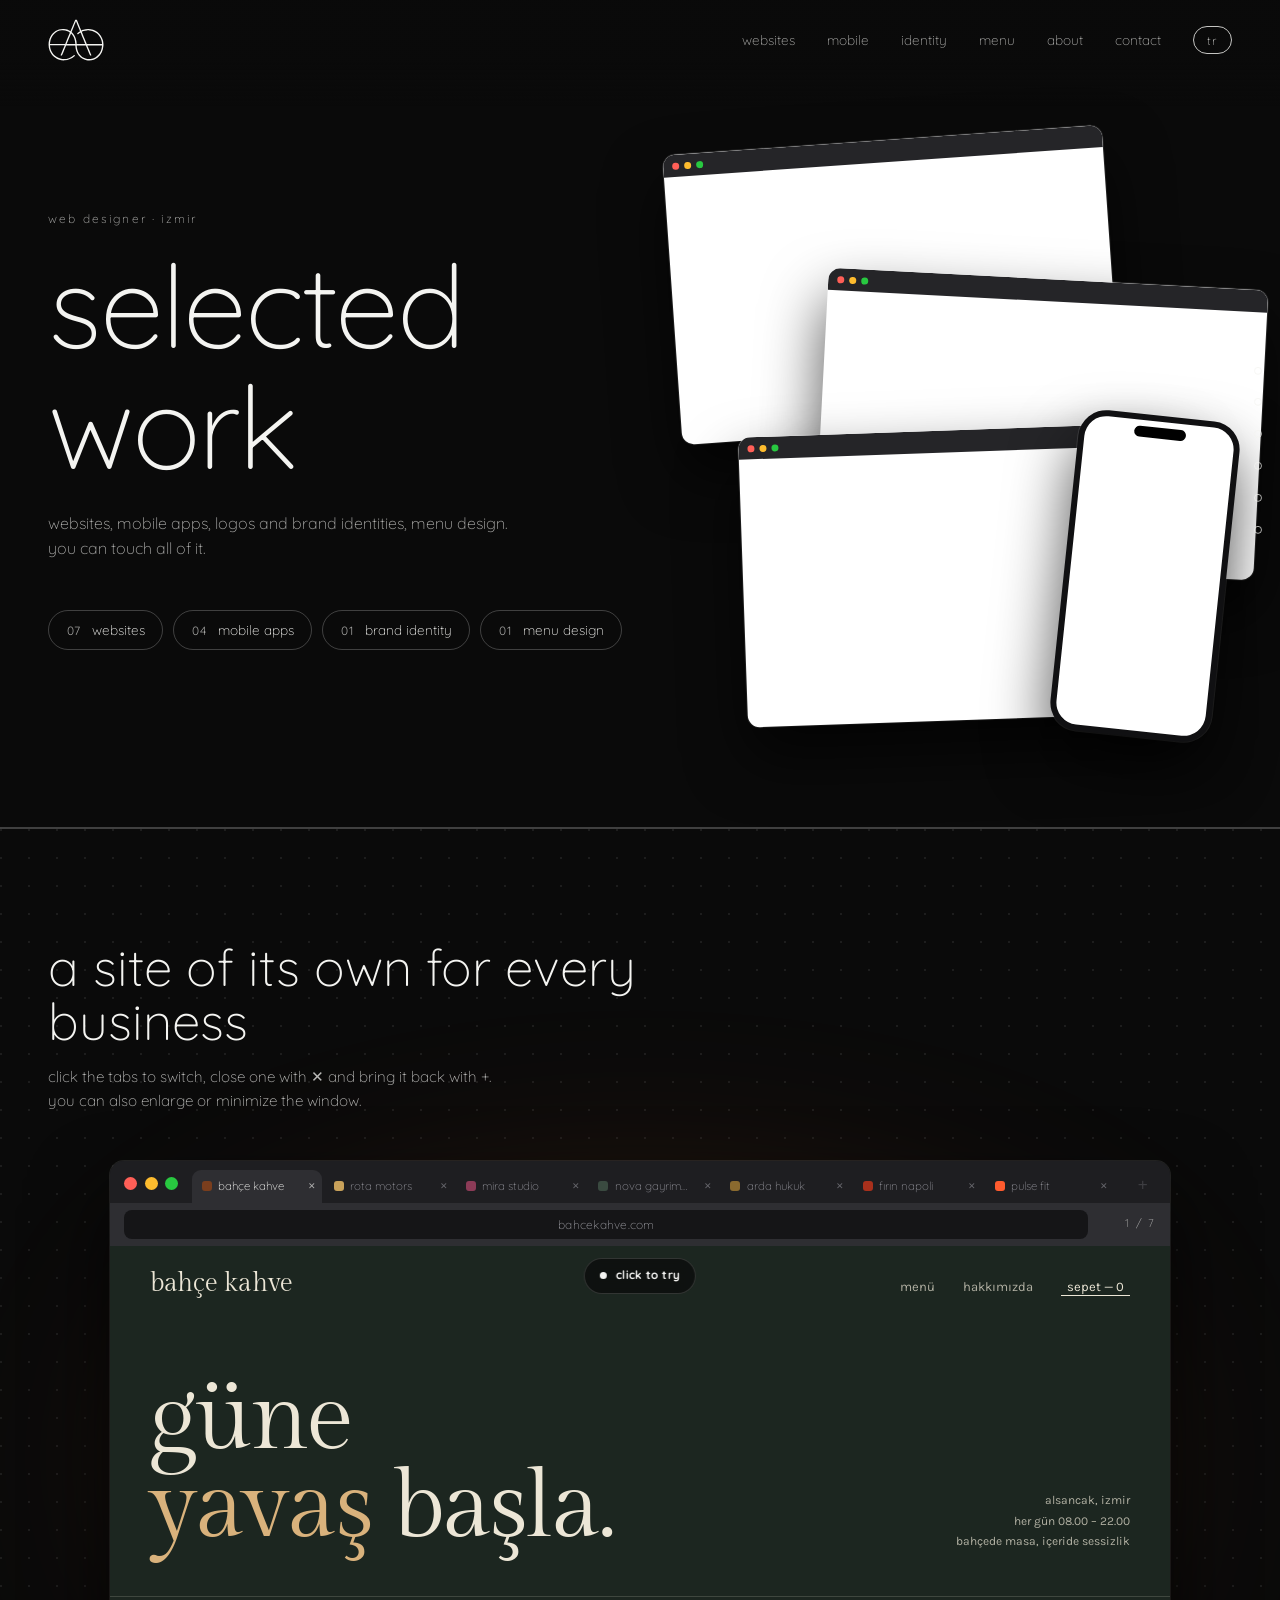
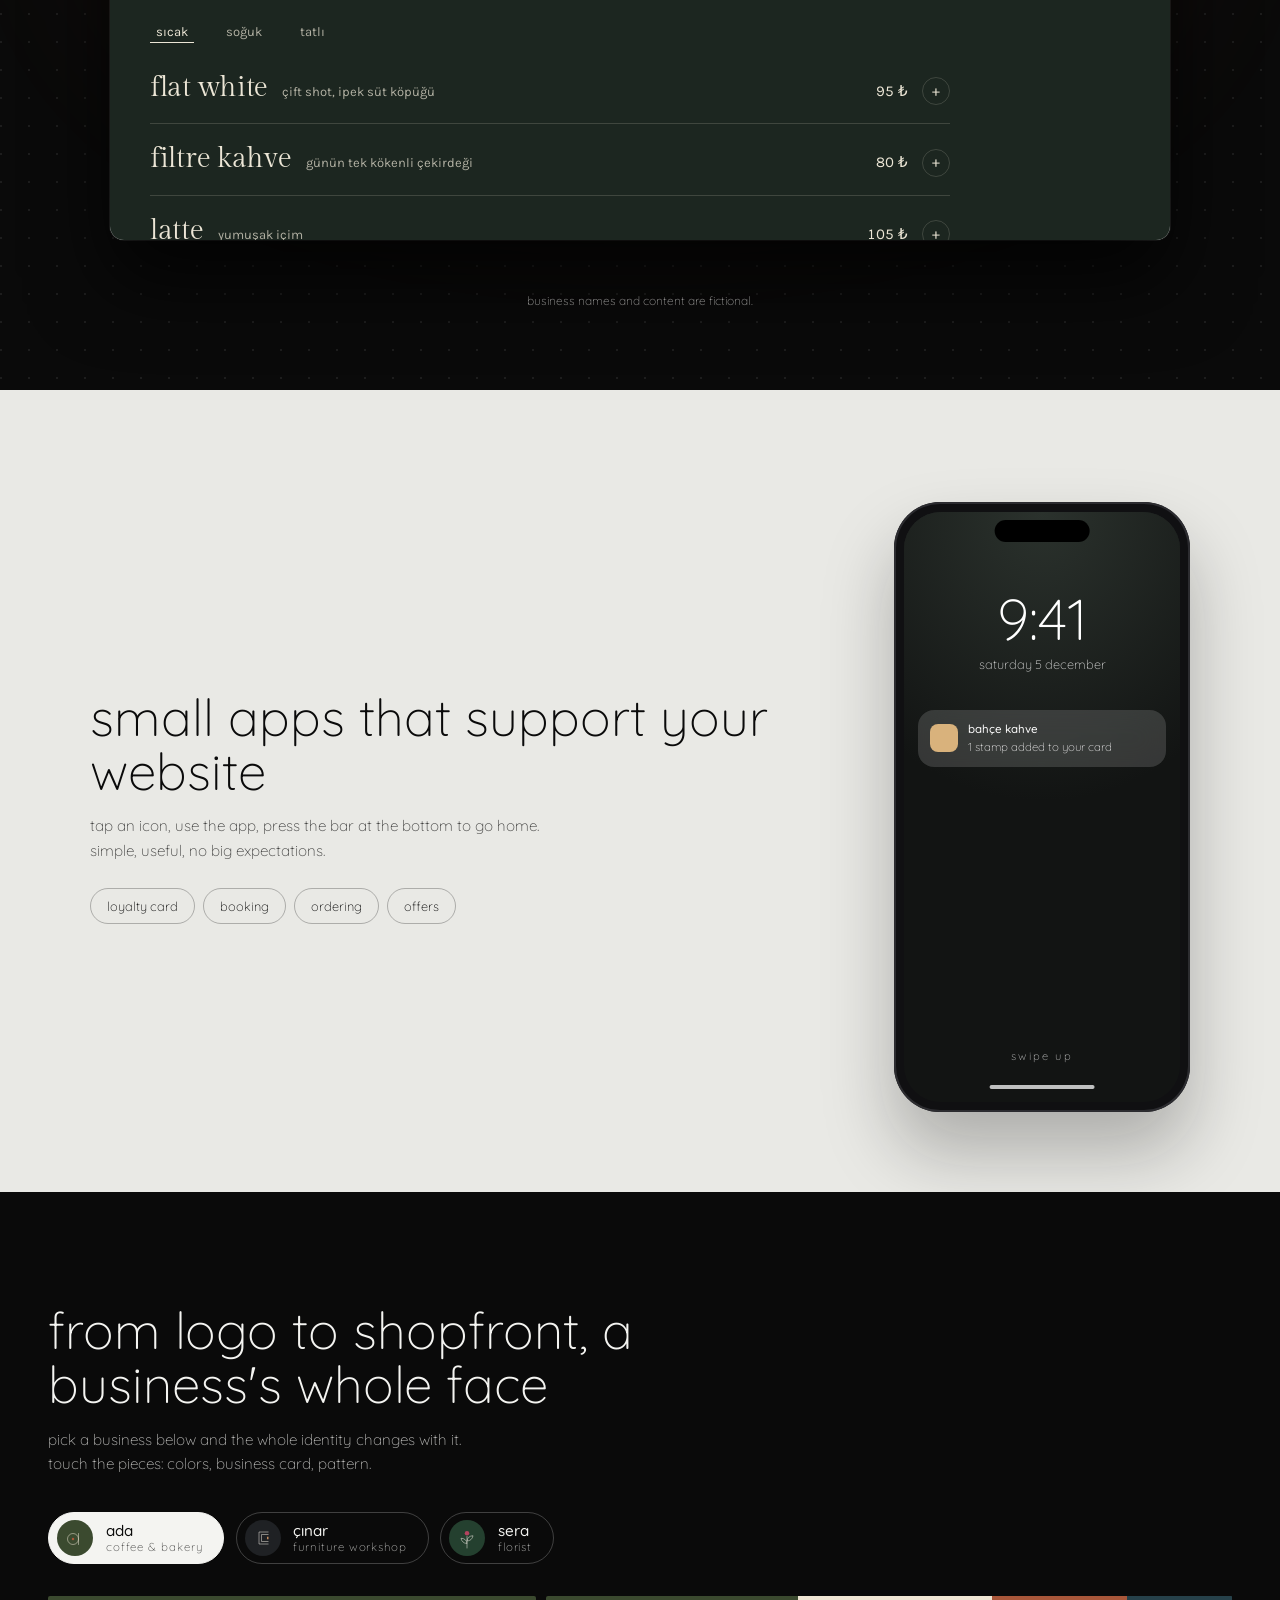
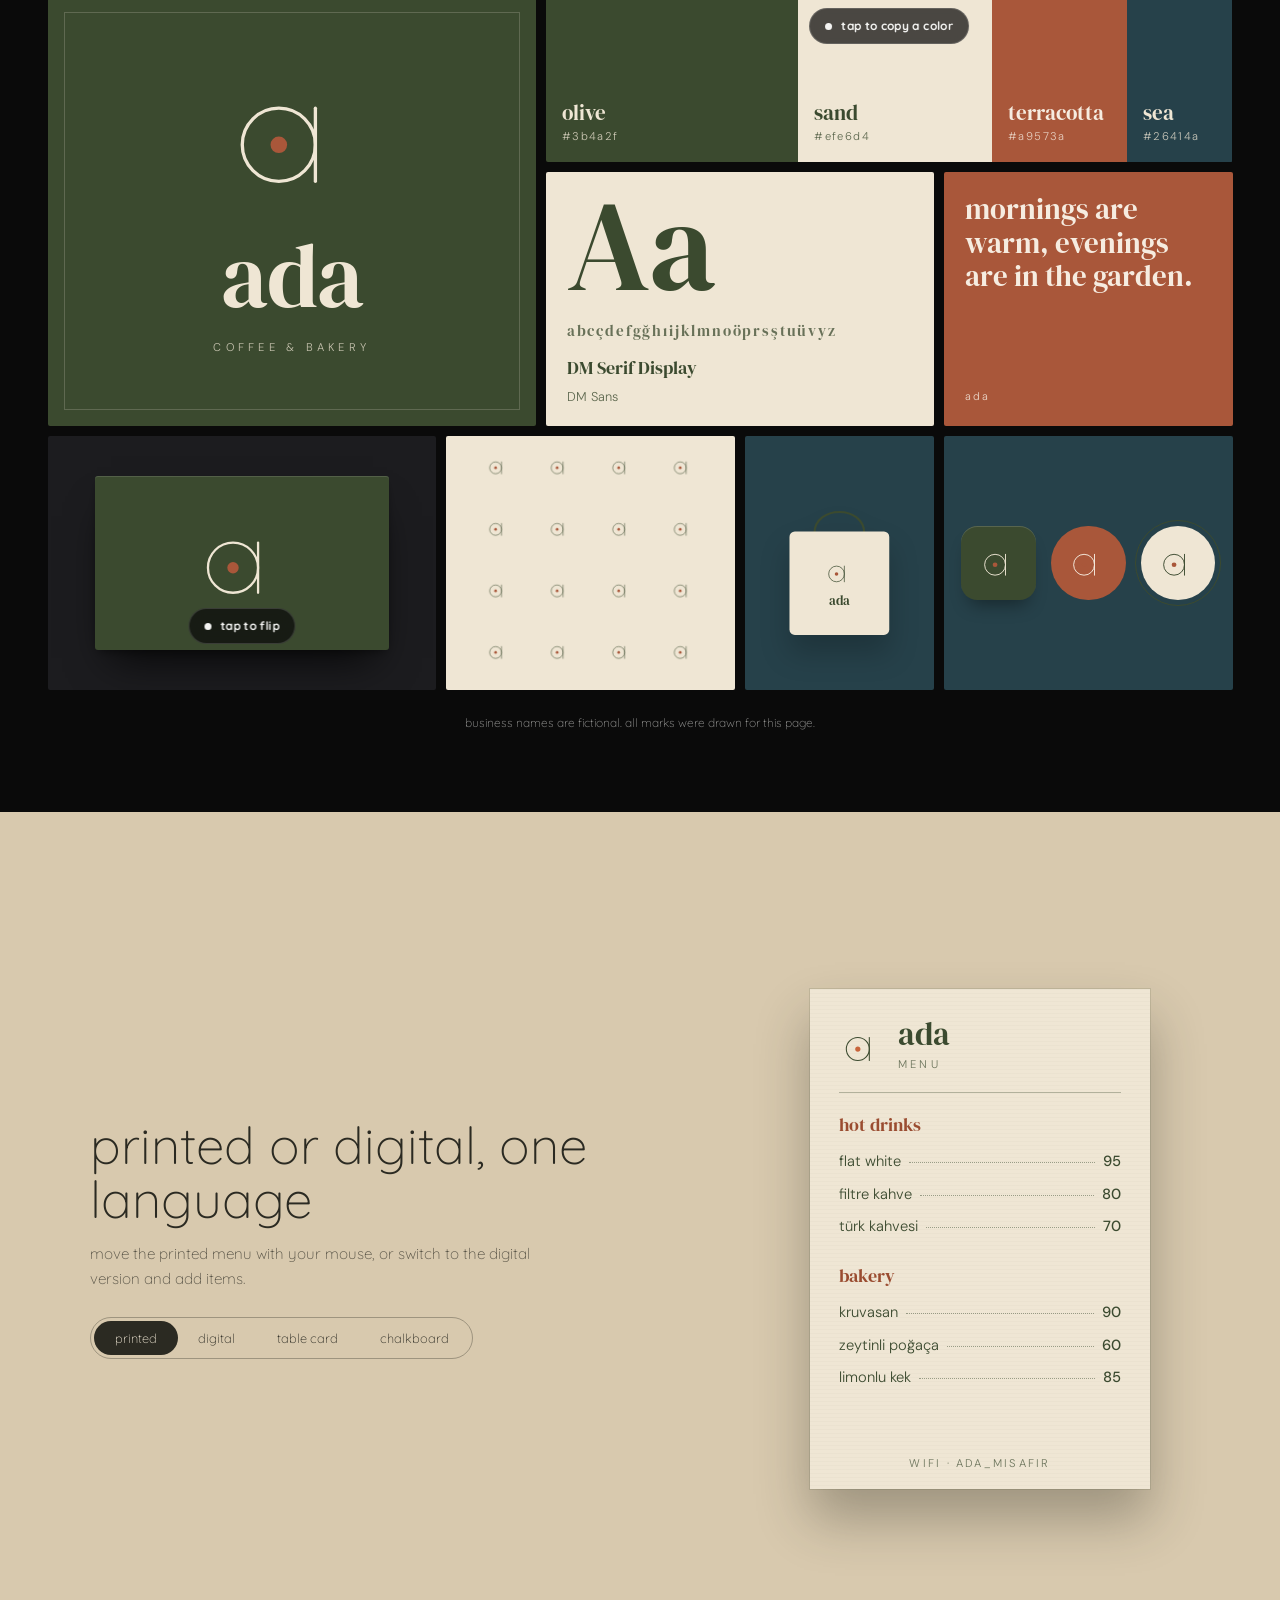
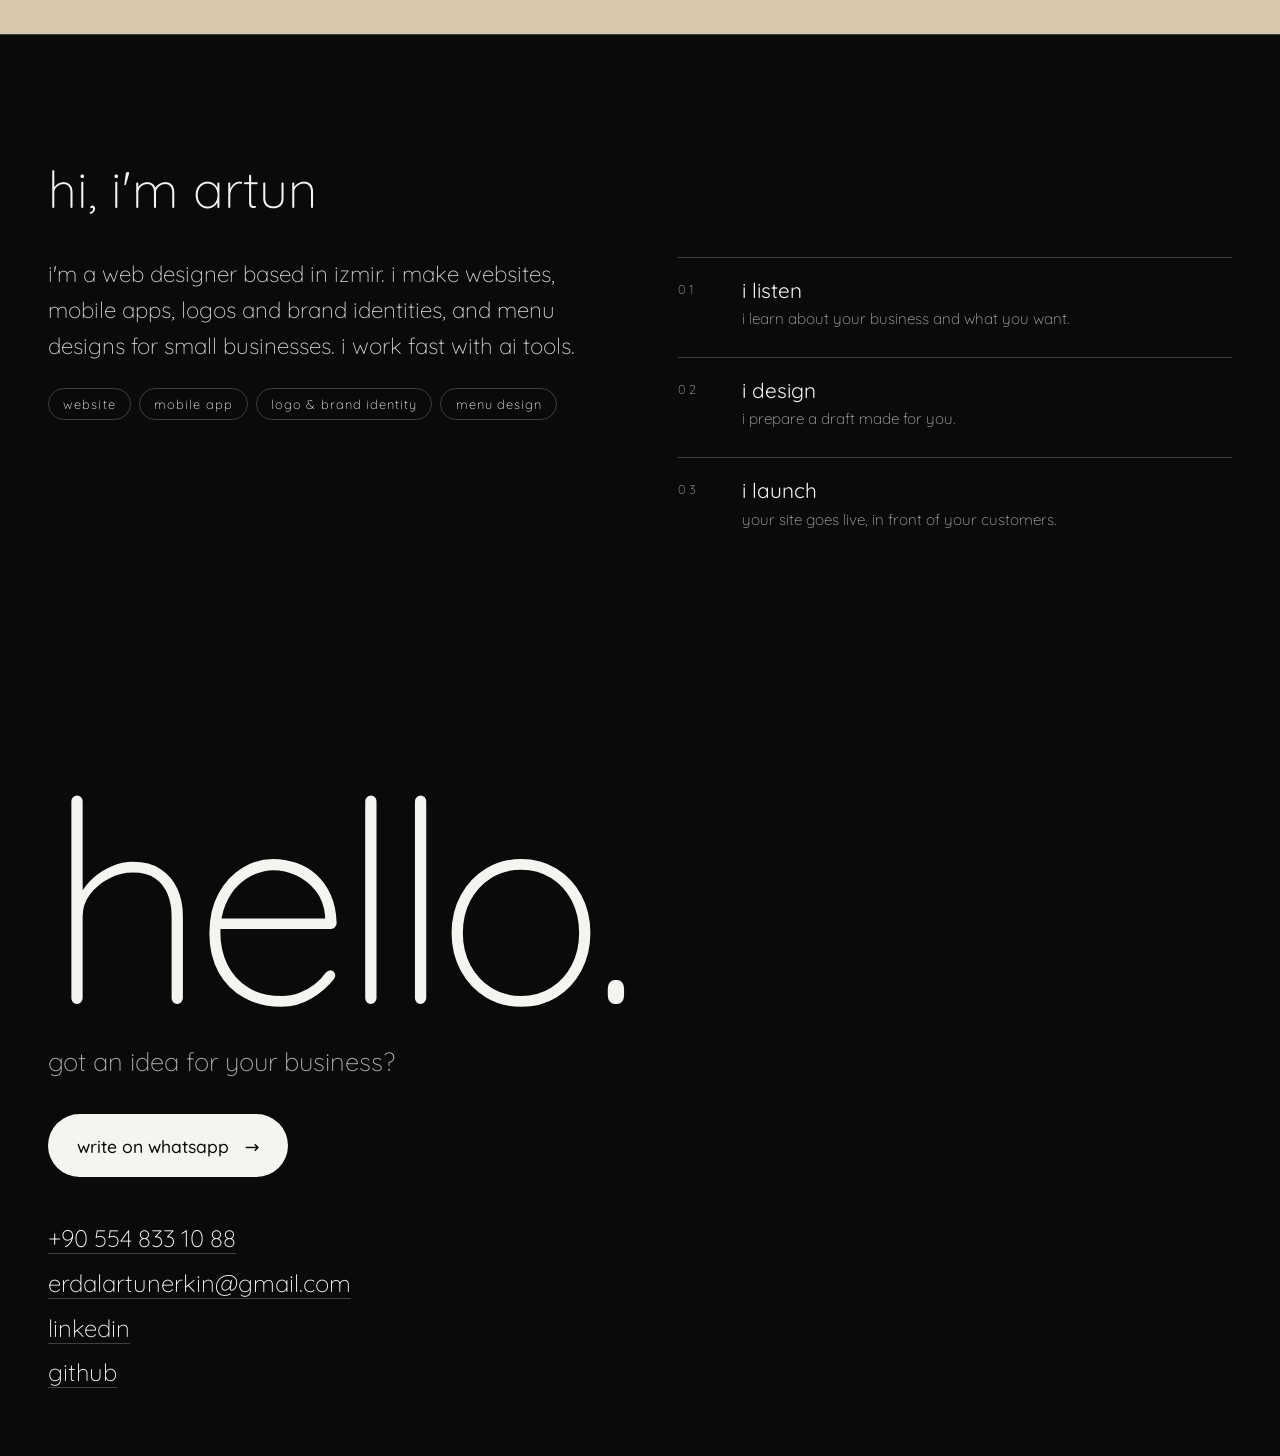
==== commit 04ce6427: "Dokunmatik: iframe kaydirma korumasi, kartvizit cevirme duzeltmesi, etkilesim belirtecleri" ====
--- a/index.html
+++ b/index.html
@@ -169,7 +169,7 @@
       <div class="tile t-pal" id="pal"></div>
       <div class="tile t-type"><div class="aa2">Aa</div><div class="alpha">abcçdefgğhıijklmnoöprsştuüvyz</div><div class="finfo"><span class="fh" data-bind="head"></span><span class="fb" data-bind="body"></span></div></div>
       <div class="tile t-voice"><p data-bind="quote"></p><small data-bind="name"></small></div>
-      <div class="tile t-card" id="t-card">
+      <div class="tile t-card" id="t-card" role="button" tabindex="0" aria-label="kartviziti çevir / flip the business card">
         <div class="flip" id="flip">
           <div class="face front"><svg viewBox="6 6 88 88"><use class="bu" href="#ada"/></svg></div>
           <div class="face back"><b data-bind="name"></b><span data-bind="sector"></span><small>kordon, izmir<br>+90 232 000 00 00</small></div>
--- a/css/works.css
+++ b/css/works.css
@@ -268,7 +268,7 @@
 .t-voice small { font-family: var(--fb); letter-spacing: .2em; font-size: .68rem; opacity: .85; }
 
 .flip { width: 76%; aspect-ratio: 1.7; position: relative; transform-style: preserve-3d; transition: transform .85s cubic-bezier(.3, 1.1, .4, 1); cursor: pointer; }
-.t-card:hover .flip, .flip.on { transform: rotateY(180deg); }
+.flip.on { transform: rotateY(180deg); }
 .face { position: absolute; inset: 0; border-radius: 3px; backface-visibility: hidden; box-shadow: 0 1px 0 #ffffff1f inset, 0 24px 40px -16px #000c, 0 4px 10px -4px #0008; display: grid; place-items: center; }
 .face.front { background: var(--logoBg); color: var(--logoFg); } .face.front svg { width: 34%; }
 .face.back { background: var(--typeBg); color: var(--typeFg); transform: rotateY(180deg); place-items: start; align-content: space-between; padding: 7%; text-align: left; }
@@ -344,3 +344,27 @@
 .win-wrap { min-width: 0; }
 
 @media (max-width: 700px) { .fab { display: none; } }
+
+/* dokunmatik ekran: ✕, +, sekmeler ve pencere düğmeleri parmakla rahat basılsın (≥ 34 px) */
+@media (pointer: coarse) {
+  .dots { gap: .6rem; }
+  .d { width: 20px; height: 20px; }
+  .tab { min-width: 116px; padding: .8rem .2rem .8rem .7rem; }
+  .tab .x { width: 34px; height: 34px; font-size: 13px; }
+  .newtab { width: 40px; height: 40px; font-size: 22px; }
+}
+
+/* etkileşim belirteci: sönük, küçük bir hap; ilk dokunuşa kadar durur */
+.nudge { position: absolute; z-index: 4; left: 50%; bottom: 14px; translate: -50% 0; display: flex; align-items: center; gap: .55rem; padding: .48rem .95rem; border-radius: 99px; background: #0b0b0bb8; color: #f4f4f2; border: 1px solid #ffffff26; backdrop-filter: blur(8px); font: inherit; font-size: .74rem; letter-spacing: .03em; white-space: nowrap; text-transform: lowercase; pointer-events: none; animation: nudge-in .7s 1.2s cubic-bezier(.16, 1, .3, 1) both; transition: opacity .4s, translate .4s; }
+.nudge.btn { pointer-events: auto; cursor: pointer; }
+.nudge.top { bottom: auto; top: 12px; }
+.nudge.off { opacity: 0; translate: -50% 8px; }
+.nudge i { width: 7px; height: 7px; border-radius: 50%; background: #f4f4f2; animation: nudge-pulse 2.2s ease-out infinite; }
+.win.none .nudge { display: none; }
+.ico.hinted > i { animation: ico-pulse 2.2s ease-out infinite; }
+@keyframes nudge-in { from { opacity: 0; translate: -50% 10px; } }
+@keyframes nudge-pulse { 0% { box-shadow: 0 0 0 0 #f4f4f2aa; } 70%, 100% { box-shadow: 0 0 0 9px #f4f4f200; } }
+@keyframes ico-pulse { 0% { box-shadow: 0 0 0 0 #ffffff80; } 70%, 100% { box-shadow: 0 0 0 12px #ffffff00; } }
+@media (pointer: coarse) { .win:not(.live) #w-frame { pointer-events: none; } }
+@media (prefers-reduced-motion: reduce) { .nudge, .nudge i, .ico.hinted > i { animation: none; } }
+.nudge.low { bottom: 46px; }
